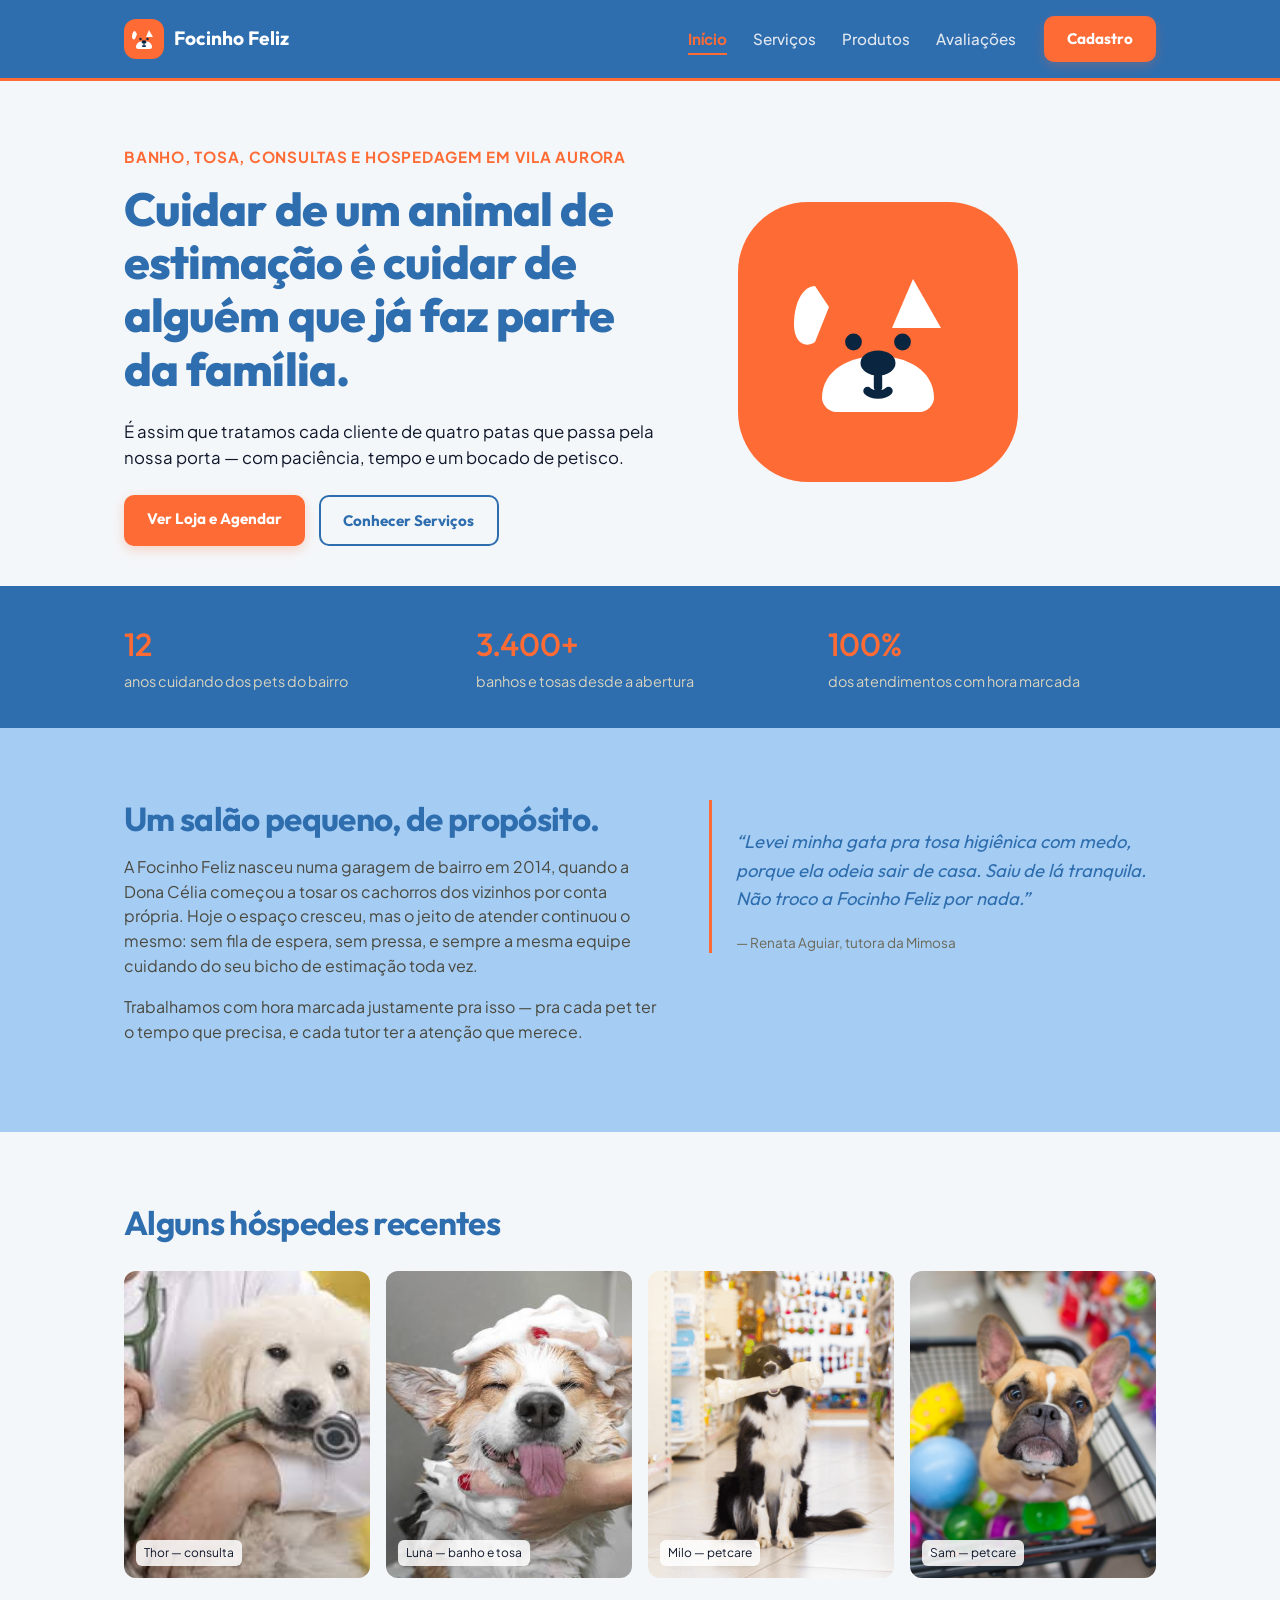
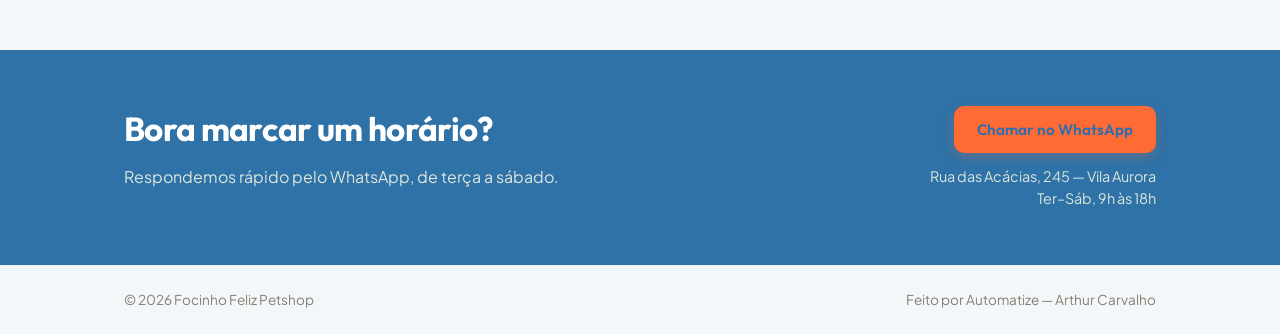
==== index.html @ 2ab56dcc "petshop" ====
<!DOCTYPE html>
<html lang="pt-BR">
<head>
  <meta charset="UTF-8">
  <meta name="viewport" content="width=device-width, initial-scale=1.0">
  <title>Focinho Feliz — Petshop e Cuidado Animal</title>
  <link rel="preconnect" href="https://fonts.googleapis.com">
  <link rel="preconnect" href="https://fonts.gstatic.com" crossorigin>
  <link href="https://fonts.googleapis.com/css2?family=Outfit:wght@600;700;800&family=Plus+Jakarta+Sans:wght@400;500;600;700&display=swap" rel="stylesheet">
  <link rel="stylesheet" href="style.css">
</head>
<body>

<header class="site-header">
  <div class="wrap header-inner">
    <a href="index.html" class="logo">
      <!-- NOVO LOGO VETORIAL: CÃO & GATO EMBUTIDOS -->
      <svg width="40" height="40" viewBox="0 0 40 40" fill="none" xmlns="http://www.w3.org/2000/svg" class="logo-icon">
        <!-- Fundo Arredondado Laranja -->
        <rect width="40" height="40" rx="12" fill="#FF6B35"/>
        
        <!-- Orelhas do Gato (Direita) -->
        <path d="M25 11L29 18H22L25 11Z" fill="#FFFFFF"/>
        
        <!-- Orelha Caída do Cão (Esquerda) -->
        <path d="M11 12C9.5 12 8 14 8 17.5C8 20 9.5 21 11 20L13 15L11 12Z" fill="#FFFFFF"/>
        
        <!-- Rosto Único Unificado (Cão + Gato) -->
        <path d="M12 28C12 20 28 20 28 28C28 29 27 30 26 30H14C13 30 12 29 12 28Z" fill="#FFFFFF"/>
        
        <!-- Focinho e Detalhes centrais -->
        <ellipse cx="20" cy="23" rx="2.5" ry="1.8" fill="#0A2540"/>
        <path d="M20 25V26.5M18.5 27C19 27.5 20 27.5 20 27.5C20 27.5 21 27.5 21.5 27" stroke="#0A2540" stroke-width="1.2" stroke-linecap="round"/>
        <circle cx="16.5" cy="20" r="1.2" fill="#0A2540"/>
        <circle cx="23.5" cy="20" r="1.2" fill="#0A2540"/>
      </svg>

      <span>Focinho Feliz</span>
    </a>

    <nav class="main-nav" id="main-nav">
      <a href="index.html" class="active">Início</a>
      <a href="servicos.html">Serviços</a>
      <a href="produtos.html">Produtos</a>
      <a href="depoimentos.html">Avaliações</a>
    </nav>

    <div class="header-cta">
      <a href="cadastro.html" class="btn btn-primary">Cadastro</a>
    </div>

    <button class="nav-toggle" id="nav-toggle" aria-label="Abrir menu">
      <span></span>
      <span></span>
      <span></span>
    </button>
  </div>
</header>

<main id="topo">

  <section class="hero">
    <div class="wrap hero-inner">
      <div class="hero-text">
        <p class="hero-kicker">Banho, tosa, consultas e hospedagem em Vila Aurora</p>
        <h1>Cuidar de um animal de estimação é cuidar de alguém que já faz parte da família.</h1>
        <p class="hero-lede">É assim que tratamos cada cliente de quatro patas que passa pela nossa porta — com paciência, tempo e um bocado de petisco.</p>
        <div class="hero-actions">
          <a href="produtos.html" class="btn btn-primary">Ver Loja e Agendar</a>
          <a href="servicos.html" class="btn btn-ghost">Conhecer Serviços</a>
        </div>
      </div>
     <div class="hero-art">
  <div class="brand-badge-icon">
    <!-- Ícone Gigante sem Fundo -->
    <svg width="280" height="280" viewBox="0 0 40 40" fill="none" xmlns="http://www.w3.org/2000/svg">
      <rect width="40" height="40" rx="10" fill="#FF6B35"/>
      <path d="M25 11L29 18H22L25 11Z" fill="#FFFFFF"/>
      <path d="M11 12C9.5 12 8 14 8 17.5C8 20 9.5 21 11 20L13 15L11 12Z" fill="#FFFFFF"/>
      <path d="M12 28C12 20 28 20 28 28C28 29 27 30 26 30H14C13 30 12 29 12 28Z" fill="#FFFFFF"/>
      <ellipse cx="20" cy="23" rx="2.5" ry="1.8" fill="#0A2540"/>
      <path d="M20 25V26.5M18.5 27C19 27.5 20 27.5 20 27.5C20 27.5 21 27.5 21.5 27" stroke="#0A2540" stroke-width="1.2" stroke-linecap="round"/>
      <circle cx="16.5" cy="20" r="1.2" fill="#0A2540"/>
      <circle cx="23.5" cy="20" r="1.2" fill="#0A2540"/>
    </svg>
  </div>
</div>
    </div>
  </section>

  <section class="stats">
    <div class="wrap stats-inner">
      <div class="stat">
        <span class="stat-num">12</span>
        <span class="stat-label">anos cuidando dos pets do bairro</span>
      </div>
      <div class="stat">
        <span class="stat-num">3.400+</span>
        <span class="stat-label">banhos e tosas desde a abertura</span>
      </div>
      <div class="stat">
        <span class="stat-num">100%</span>
        <span class="stat-label">dos atendimentos com hora marcada</span>
      </div>
    </div>
  </section>

  <section class="about" id="sobre">
    <div class="wrap about-inner">
      <div class="about-text">
        <h2>Um salão pequeno, de propósito.</h2>
        <p>A Focinho Feliz nasceu numa garagem de bairro em 2014, quando a Dona Célia começou a tosar os cachorros dos vizinhos por conta própria. Hoje o espaço cresceu, mas o jeito de atender continuou o mesmo: sem fila de espera, sem pressa, e sempre a mesma equipe cuidando do seu bicho de estimação toda vez.</p>
        <p>Trabalhamos com hora marcada justamente pra isso — pra cada pet ter o tempo que precisa, e cada tutor ter a atenção que merece.</p>
      </div>
      <blockquote class="quote">
        <p>“Levei minha gata pra tosa higiênica com medo, porque ela odeia sair de casa. Saiu de lá tranquila. Não troco a Focinho Feliz por nada.”</p>
        <cite>— Renata Aguiar, tutora da Mimosa</cite>
      </blockquote>
    </div>
  </section>

  <section class="gallery" id="galeria">
    <div class="wrap">
      <h2>Alguns hóspedes recentes</h2>
      <div class="gallery-grid">
        <figure class="gallery-card">
          <img src="imagens/thor.jpg" alt="Thor após consulta" class="floating-pet-1">
          <figcaption>Thor — consulta</figcaption>
        </figure>
        <figure class="gallery-card">
          <img src="imagens/luna.jpg" alt="Luna tomando banho" class="floating-pet-2">
          <figcaption>Luna — banho e tosa </figcaption>
        </figure>
        <figure class="gallery-card">
          <img src="imagens/milo.png" alt="Milo com seu osso favorito" class="floating-pet-3">
          <figcaption>Milo — petcare</figcaption>
        </figure>
        <figure class="gallery-card">
          <img src="imagens/sam.jpg" alt="Sam comprando brinquedos" class="floating-pet-4">
          <figcaption>Sam — petcare</figcaption>
        </figure>
      </div>
    </div>
  </section>

  <section class="cta-band" id="contato">
    <div class="wrap cta-inner">
      <div>
        <h2>Bora marcar um horário?</h2>
        <p>Respondemos rápido pelo WhatsApp, de terça a sábado.</p>
      </div>
      <div class="contact-block">
        <a href="https://wa.me/5583982172646" class="btn btn-primary">Chamar no WhatsApp</a>
        <p class="contact-detail">Rua das Acácias, 245 — Vila Aurora<br>Ter–Sáb, 9h às 18h</p>
      </div>
    </div>
  </section>

</main>

<footer class="site-footer">
  <div class="wrap footer-inner">
    <span>© 2026 Focinho Feliz Petshop</span>
    <span>Feito por Automatize — Arthur Carvalho</span>
  </div>
</footer>

<script src="script.js"></script>
</body>
</html>
---- style.css ----
:root {
  /* --- PALETA INTENSA: AZUL MARINHO & LARANJA --- */
  --bg: #F4F7FA;             /* Fundo neutro e limpo para destacar o azul e o laranja */
  --bg-warm: #a5ccf3;        /* Azul bem suave para fundos secundários */
  --ink: #0F172A;            /* Texto escuro com alto contraste */
  
  --forest: #2e72a7;         /* Azul Oceano Vivo */
  --forest-deep: #2e6eaf;    /* Azul Marinho Fechado (No Header e Títulos) */
  
  --amber: #FF6B35;          /* LARANJA VIBRANTE para destaques e botões */
  --rose: #fa6000;           /* Laranja mais escuro para o efeito Hover */
  
  --line: #CBD5E1;           /* Bordas e separadores */
  --radius: 10px;
  
  /* --- FONTES --- */
  --serif: 'Outfit', sans-serif;             /* Títulos marcantes e modernos */
  --sans: 'Plus Jakarta Sans', sans-serif;   /* Texto extremamente legível */
}

* { box-sizing: border-box; }

html { scroll-behavior: smooth; }

body {
  margin: 0;
  font-family: var(--sans);
  color: var(--ink);
  background: var(--bg);
  line-height: 1.55;
}

.wrap {
  max-width: 1080px;
  margin: 0 auto;
  padding: 0 24px;
}

h1, h2, h3 {
  font-family: var(--serif);
  color: var(--forest-deep);
  line-height: 1.15;
  margin: 0 0 0.5em;
  letter-spacing: -0.02em;
}

h2 { font-size: clamp(1.6rem, 2.6vw, 2.1rem); font-weight: 700; }
h3 { font-size: 1.2rem; font-weight: 600; }

p { margin: 0 0 1em; max-width: 62ch; }

a { color: inherit; }

/* --- BOTÕES --- */
.btn {
  display: inline-block;
  padding: 0.75em 1.5em;
  border-radius: var(--radius);
  text-decoration: none;
  font-family: var(--serif);
  font-weight: 700;
  font-size: 0.95rem;
  transition: transform 0.15s ease, background 0.15s ease, box-shadow 0.15s ease;
}

/* Botão Principal: Laranja Vibrante */
.btn-primary {
  background: var(--amber);
  color: #fff;
  box-shadow: 0 4px 12px rgba(255, 107, 53, 0.25);
}
.btn-primary:hover { 
  background: var(--rose); 
  transform: translateY(-1px);
}

/* Botão Secundário: Azul Marinho */
.btn-ghost {
  background: transparent;
  color: var(--forest-deep);
  border: 2px solid var(--forest-deep);
}
.btn-ghost:hover { 
  background: var(--forest-deep); 
  color: #fff; 
}

/* --- HEADER AZUL MARINHO EM DESTAQUE --- */
.site-header {
  position: sticky;
  top: 0;
  background: var(--forest-deep);
  border-bottom: 3px solid var(--amber);
  z-index: 20;
}

.header-inner {
  display: flex;
  align-items: center;
  gap: 28px;
  padding-top: 16px;
  padding-bottom: 16px;
}

.logo {
  display: flex;
  align-items: center;
  gap: 10px;
  text-decoration: none;
  font-family: var(--serif);
  font-weight: 700;
  font-size: 1.2rem;
  color: #FFFFFF;
  margin-right: auto;
}

/* Animação suave */
@keyframes flutuar {
  0% { transform: translateY(0px); }
  50% { transform: translateY(-6px); }
  100% { transform: translateY(0px); }
}

/* Aplica na logo da barra de cima E na logo grande do início */
.logo-icon, 
.brand-badge-icon {
  animation: flutuar 3s ease-in-out infinite;
}
.logo-icon {
  animation: flutuar 3s ease-in-out infinite;
}

.main-nav {
  display: flex;
  gap: 26px;
}

.main-nav a {
  text-decoration: none;
  font-size: 0.95rem;
  color: #E2E8F0 !important;
  font-weight: 500;
  transition: color 0.2s ease;
}

.main-nav a:hover,
.main-nav a.active { 
  color: var(--amber) !important;
  font-weight: 700;
}

.header-cta { white-space: nowrap; }

.nav-toggle {
  display: none;
  flex-direction: column;
  gap: 5px;
  background: none;
  border: none;
  cursor: pointer;
  padding: 6px;
}
.nav-toggle span {
  width: 22px;
  height: 2px;
  background: #FFFFFF;
}

/* Hero */
.hero { padding: 64px 0 40px; }

.hero-inner {
  display: grid;
  grid-template-columns: 1.15fr 0.85fr;
  gap: 48px;
  align-items: center;
}

.hero-kicker {
  font-size: 0.95rem;
  color: var(--amber);
  font-weight: 700;
  margin-bottom: 0.9em;
  text-transform: uppercase;
  letter-spacing: 0.05em;
}

.hero-text h1 {
  font-size: clamp(2rem, 4vw, 2.9rem);
  font-weight: 800;
  color: var(--forest-deep) !important;
  max-width: 16ch;
}

.hero-lede { 
  font-size: 1.05rem; 
  color: var(--ink);
}

.hero-actions { display: flex; gap: 14px; margin-top: 1.5em; flex-wrap: wrap; }

.hero-art { animation: rise 0.7s ease both; }
@keyframes rise {
  from { opacity: 0; transform: translateY(14px); }
  to { opacity: 1; transform: translateY(0); }
}

@media (prefers-reduced-motion: reduce) {
  .hero-art { animation: none; }
}

/* Stats */
.stats {
  background: var(--forest-deep);
  color: #F3EEDD;
  padding: 34px 0;
}
.stats-inner {
  display: flex;
  justify-content: space-between;
  gap: 24px;
  flex-wrap: wrap;
}
.stat { flex: 1; min-width: 160px; }
.stat-num {
  display: block;
  font-family: var(--serif);
  font-size: 2rem;
  color: var(--amber);
  font-weight: 500;
}
.stat-label { font-size: 0.9rem; color: #D8D3BE; }

/* Services */
.services { padding: 72px 0; }

.service-list {
  list-style: none;
  margin: 32px 0 0;
  padding: 0;
  border-top: 1px solid var(--line);
}

.service-row {
  display: grid;
  grid-template-columns: 160px 1fr;
  gap: 20px;
  align-items: center;
  padding: 26px 0;
  border-bottom: 1px solid var(--line);
}

.service-row--big { padding: 34px 0; }
.service-row--big h3 { font-size: 1.4rem; }

.service-icon {
  width: 48px;
  height: 48px;
  border-radius: 50%;
  background: var(--bg-warm);
  display: flex;
  align-items: center;
  justify-content: center;
}

.service-copy p { margin-bottom: 0; color: #4A493F; }

.service-media {
  width: 100%;
  max-width: 160px;
  aspect-ratio: 4 / 3;
  border-radius: var(--radius);
  overflow: hidden;
}

.service-img {
  width: 100%;
  height: 100%;
  object-fit: cover;
  display: block;
}

/* About */
.about { background: var(--bg-warm); padding: 72px 0; }

.about-inner {
  display: grid;
  grid-template-columns: 1.2fr 1fr;
  gap: 48px;
  align-items: start;
}

.about-text p { color: #4A493F; }

.quote {
  margin: 0;
  padding: 28px 0 0 24px;
  border-left: 3px solid var(--amber);
  font-family: var(--serif);
}
.quote p {
  font-style: italic;
  font-size: 1.15rem;
  color: var(--forest-deep);
}
.quote cite {
  display: block;
  font-family: var(--sans);
  font-style: normal;
  font-size: 0.85rem;
  color: #6A6858;
  margin-top: 10px;
}

/* Gallery */
.gallery { padding: 72px 0; }

.gallery-grid {
  display: grid;
  grid-template-columns: repeat(4, 1fr);
  gap: 16px;
  margin-top: 28px;
}

.gallery-card {
  margin: 0;
  position: relative;
  aspect-ratio: 4 / 5;
  border-radius: var(--radius);
  overflow: hidden;
  background: var(--bg-warm);
}
.gallery-card img {
  width: 100%;
  height: 100%;
  object-fit: cover;
  display: block;
}
.gallery-card figcaption {
  position: absolute;
  left: 12px;
  bottom: 12px;
  font-size: 0.75rem;
  background: rgba(255,255,255,0.85);
  padding: 4px 8px;
  border-radius: 6px;
  color: var(--ink);
}

/* CTA band */
.cta-band {
  background: var(--forest);
  color: #fff;
  padding: 56px 0;
}
.cta-band h2 { color: #fff; }
.cta-band p { color: #DDE6DC; }

.cta-inner {
  display: flex;
  justify-content: space-between;
  gap: 32px;
  flex-wrap: wrap;
  align-items: center;
}

.contact-block { text-align: right; }
.contact-detail {
  margin: 12px 0 0;
  font-size: 0.9rem;
  color: #C9D6C6;
}

.cta-band .btn-primary { background: var(--amber); color: var(--forest-deep); font-weight: 600; }
.cta-band .btn-primary:hover { background: #F0B268; }

/* Footer */
.site-footer {
  padding: 24px 0;
  font-size: 0.85rem;
  color: #83816F;
}
.footer-inner {
  display: flex;
  justify-content: space-between;
  flex-wrap: wrap;
  gap: 8px;
}

/* --- LOJA, PRODUTOS E CARRINHO --- */
.product-grid {
  display: grid;
  grid-template-columns: repeat(auto-fill, minmax(220px, 1fr));
  gap: 24px;
  margin-top: 32px;
}

.product-card {
  background: #fff;
  border: 1px solid var(--line);
  border-radius: var(--radius);
  padding: 20px;
  display: flex;
  flex-direction: column;
  justify-content: space-between;
  text-align: center;
  transition: transform 0.15s ease;
}

.product-card:hover {
  transform: translateY(-4px);
}

.product-img-placeholder {
  font-size: 3rem;
  background: var(--bg-warm);
  border-radius: var(--radius);
  padding: 20px 0;
  margin-bottom: 12px;
}

.product-price {
  font-family: var(--serif);
  font-size: 1.25rem;
  color: var(--forest-deep);
  font-weight: 600;
  margin: 8px 0 16px;
}

/* Carrinho Flutuante */
.cart-float-btn {
  position: fixed;
  bottom: 28px;
  right: 28px;
  background: var(--forest-deep);
  color: #fff;
  border: none;
  border-radius: 50px;
  padding: 14px 22px;
  font-size: 1.2rem;
  font-weight: 600;
  cursor: pointer;
  box-shadow: 0 4px 14px rgba(0,0,0,0.25);
  z-index: 100;
  display: flex;
  align-items: center;
  gap: 10px;
}

.cart-float-btn span {
  background: var(--amber);
  color: var(--forest-deep);
  border-radius: 50%;
  padding: 2px 8px;
  font-size: 0.9rem;
}

/* Modal do Carrinho e Detalhes */
.cart-modal-backdrop {
  position: fixed;
  inset: 0;
  background: rgba(0,0,0,0.5);
  display: flex;
  justify-content: center;
  align-items: center;
  z-index: 200;
  padding: 16px;
}

.cart-modal-backdrop.hidden {
  display: none;
}

.cart-modal-content {
  background: var(--bg);
  width: 100%;
  max-width: 440px;
  border-radius: var(--radius);
  padding: 24px;
  box-shadow: 0 10px 25px rgba(0,0,0,0.2);
}

.cart-modal-header {
  display: flex;
  justify-content: space-between;
  align-items: center;
  border-bottom: 1px solid var(--line);
  padding-bottom: 12px;
}

.close-btn {
  background: none;
  border: none;
  font-size: 1.5rem;
  cursor: pointer;
  color: var(--ink);
}

.cart-items-list {
  list-style: none;
  padding: 0;
  margin: 16px 0;
  max-height: 240px;
  overflow-y: auto;
}

.cart-items-list li {
  display: flex;
  justify-content: space-between;
  align-items: center;
  padding: 8px 0;
  border-bottom: 1px dashed var(--line);
  font-size: 0.95rem;
}

.cart-total-block {
  display: flex;
  justify-content: space-between;
  font-size: 1.1rem;
  margin-top: 16px;
  padding-top: 12px;
  border-top: 2px solid var(--forest);
}

.style-full {
  width: 100%;
  text-align: center;
  margin-top: 16px;
}

/* Depoimentos */
.reviews-grid {
  display: grid;
  grid-template-columns: repeat(auto-fill, minmax(280px, 1fr));
  gap: 24px;
  margin-top: 32px;
}

.review-card {
  background: #fff;
  border: 1px solid var(--line);
  border-radius: var(--radius);
  padding: 24px;
  display: flex;
  flex-direction: column;
  justify-content: space-between;
  box-shadow: 0 2px 8px rgba(0, 0, 0, 0.04);
}

.review-stars {
  font-size: 1.1rem;
  margin-bottom: 12px;
}

.review-text {
  font-style: italic;
  color: var(--ink);
  line-height: 1.5;
  margin-bottom: 20px;
}

.review-author strong {
  display: block;
  color: var(--forest-deep);
  font-weight: 600;
}

.review-author span {
  font-size: 0.85rem;
  color: #666;
}

/* Formulários e Cadastros */
.add-review-section,
.pet-profile-section {
  background: #fff;
  border: 1px solid var(--line);
  border-radius: var(--radius);
  padding: 24px;
  margin-top: 24px;
  margin-bottom: 32px;
  box-shadow: 0 2px 10px rgba(0,0,0,0.03);
}

.review-form,
.profile-form {
  margin-top: 20px;
  display: flex;
  flex-direction: column;
  gap: 16px;
}

.form-group-row {
  display: grid;
  grid-template-columns: 2fr 1fr;
  gap: 16px;
}

.form-group {
  display: flex;
  flex-direction: column;
  gap: 6px;
}

.form-group label {
  font-size: 0.9rem;
  font-weight: 500;
  color: var(--ink);
}

.form-group input,
.form-group select,
.form-group textarea,
.form-control {
  width: 100%;
  padding: 10px 14px;
  border: 1px solid var(--line);
  border-radius: var(--radius);
  font-family: inherit;
  font-size: 0.95rem;
  background: var(--bg);
  margin-top: 6px;
}

.form-group input:focus,
.form-group select:focus,
.form-group textarea:focus,
.form-control:focus {
  outline: 2px solid var(--forest);
  background: #fff;
}

.clickable-product {
  cursor: pointer;
  transition: opacity 0.2s;
}

.clickable-product:hover {
  opacity: 0.8;
}

.style-center { text-align: center; }

.style-big-icon {
  width: 100px;
  height: 100px;
  margin: 0 auto 16px;
  display: flex;
  align-items: center;
  justify-content: center;
  font-size: 3.5rem !important;
}

.detail-description {
  font-size: 0.95rem;
  color: var(--ink);
  line-height: 1.5;
  margin-bottom: 16px;
}

.remove-item-btn {
  background: none;
  border: none;
  color: #e74c3c;
  font-size: 1.3rem;
  cursor: pointer;
  margin-left: 8px;
}

.tutor-box {
  background: var(--bg);
  border: 1px solid var(--line);
  padding: 16px;
  border-radius: var(--radius);
  margin-bottom: 24px;
}

.tutor-box h3 {
  font-size: 1.1rem;
  color: var(--forest-deep);
  margin-bottom: 12px;
}

.form-grid-2 {
  display: grid;
  grid-template-columns: repeat(auto-fit, minmax(220px, 1fr));
  gap: 16px;
}

.form-grid-3 {
  display: grid;
  grid-template-columns: repeat(auto-fit, minmax(200px, 1fr));
  gap: 16px;
}

.btn-delete-pet {
  background: none;
  border: 1px solid #e74c3c;
  color: #e74c3c;
  padding: 8px 14px;
  border-radius: var(--radius);
  cursor: pointer;
  font-size: 0.85rem;
}

.btn-delete-pet:hover {
  background: #e74c3c;
  color: #fff;
}

.style-mb-16 { margin-bottom: 16px; }

/* Responsive Media Queries Gerais */
@media (max-width: 800px) {
  .main-nav, .header-cta { display: none; }
  .nav-toggle { display: flex; }

  .main-nav.open {
    display: flex;
    flex-direction: column;
    position: absolute;
    top: 100%;
    left: 0;
    right: 0;
    background: var(--bg);
    padding: 20px 24px;
    border-bottom: 1px solid var(--line);
    gap: 16px;
  }

  .hero-inner { grid-template-columns: 1fr; }
  .hero-art { order: -1; max-width: 260px; margin: 0 auto; }
  .about-inner { grid-template-columns: 1fr; }
  .gallery-grid { grid-template-columns: repeat(2, 1fr); }
  .cta-inner { text-align: left; }
  .contact-block { text-align: left; }
}

@media (max-width: 600px) {
  .form-group-row { grid-template-columns: 1fr; }
  .service-row {
    grid-template-columns: 1fr !important;
    gap: 12px;
  }
  .service-media {
    max-width: 100%;
    aspect-ratio: 16 / 9;
  }
}
/* Animação de entrada suave para o cabeçalho */
@keyframes slideDownHeader {
  from {
    opacity: 0;
    transform: translateY(-15px);
  }
  to {
    opacity: 1;
    transform: translateY(0);
  }
}

.site-header {
  animation: slideDownHeader 0.6s ease-out forwards;
}

/* Efeito interativo leve na logo ao passar o mouse */
.logo {
  transition: transform 0.3s cubic-bezier(0.34, 1.56, 0.64, 1);
}

.logo:hover {
  transform: scale(1.05);
}

.logo:hover .logo-icon {
  animation: pulseLogo 0.8s infinite alternate ease-in-out;
}

@keyframes pulseLogo {
  0% {
    transform: rotate(0deg);
  }
  50% {
    transform: rotate(-4deg) scale(1.03);
  }
  100% {
    transform: rotate(4deg) scale(1.03);
  }
}

/* Transição elegante para os links do menu */
.main-nav a {
  position: relative;
  transition: color 0.3s ease;
}

.main-nav a::after {
  content: '';
  position: absolute;
  width: 0;
  height: 2px;
  bottom: -4px;
  left: 0;
  background-color: var(--primary, #FF6B35);
  transition: width 0.3s ease;
}

.main-nav a:hover::after,
.main-nav a.active::after {
  width: 100%;
}
/* Padronização do tamanho das imagens dos produtos */
.product-card {
  display: flex;
  flex-direction: column;
  height: 100%;
}

.product-img-placeholder {
  width: 100%;
  height: 180px; /* Defina aqui a altura padrão que preferir (ex: 180px ou 200px) */
  overflow: hidden;
  padding: 0 !important;
  background-color: #f7f7f7;
  border-radius: 8px 8px 0 0;
}

.product-img-placeholder img {
  width: 100%;
  height: 100%;
  object-fit: cover; /* Faz a foto preencher o espaço sem distorcer ou esticar */
  display: block;
}
/* --- BÔNUS ESTÉTICO: EFEITO DE HOVER SUAVE NAS CARTAS E BOTÕES --- */
.product-card, .service-card {
  transition: transform 0.3s ease, box-shadow 0.3s ease;
}

.product-card:hover, .service-card:hover {
  transform: translateY(-6px);
  box-shadow: 0 12px 24px rgba(10, 37, 64, 0.12);
}
@keyframes pulseBtn {
  0% { transform: scale(1); }
  50% { transform: scale(1.03); }
  100% { transform: scale(1); }
}
.btn-pulse {
  animation: pulseBtn 2.5s infinite;
}
#cart-modal, #product-detail-modal {
  transition: opacity 0.3s ease, transform 0.3s ease;
}
/* --- ANIMAÇÃO DE FLUTUAÇÃO SUAVE PARA OS PETS --- */
@keyframes floatPet {
  0% {
    transform: translateY(0px) rotate(0deg);
  }
  50% {
    transform: translateY(-8px) rotate(0.8deg); /* Sobe 8px e inclina levemente */
  }
  100% {
    transform: translateY(0px) rotate(0deg);
  }
}

/* Classes de movimento com tempos diferentes para não flutuarem iguaizinhos */
.floating-pet-1 {
  animation: floatPet 4s ease-in-out infinite;
}

.floating-pet-2 {
  animation: floatPet 5s ease-in-out infinite 1s; /* Começa com 1 segundo de atraso */
}

.floating-pet-3 {
  animation: floatPet 4.5s ease-in-out infinite 0.5s;
}

.floating-pet-4 {
  animation: floatPet 5.5s ease-in-out infinite 1.5s;
}

/* --- BÔNUS ESTÉTICO: ZOOM SUAVE NAS FOTOS DA GALERIA E CARTÕES AO PASSar O MOUSE --- */
.gallery-card {
  transition: transform 0.4s ease, box-shadow 0.4s ease;
  overflow: hidden;
  border-radius: 12px;
}

.gallery-card img {
  transition: transform 0.5s ease;
}

.gallery-card:hover {
  transform: translateY(-6px);
  box-shadow: 0 14px 28px rgba(10, 37, 64, 0.15);
}

.gallery-card:hover img {
  transform: scale(1.05); /* Dá um zoom delicado na foto do pet quando o mouse passa por cima */
}
/* --- ANIMAÇÃO MAIS SUAVE APENAS PARA OS SERVIÇOS --- */
@keyframes floatServiceSoft {
  0% {
    transform: translateY(0px) rotate(0deg);
  }
  50% {
    transform: translateY(-4px) rotate(0.3deg); /* Sobe menos e inclina bem pouco */
  }
  100% {
    transform: translateY(0px) rotate(0deg);
  }
}

/* Classes lentas e delicadas para a página de serviços */
.service-float-1 {
  animation: floatServiceSoft 7s ease-in-out infinite;
}

.service-float-2 {
  animation: floatServiceSoft 8.5s ease-in-out infinite 1s;
}

.service-float-3 {
  animation: floatServiceSoft 8s ease-in-out infinite 0.5s;
}

.service-float-4 {
  animation: floatServiceSoft 9s ease-in-out infinite 1.5s;
}
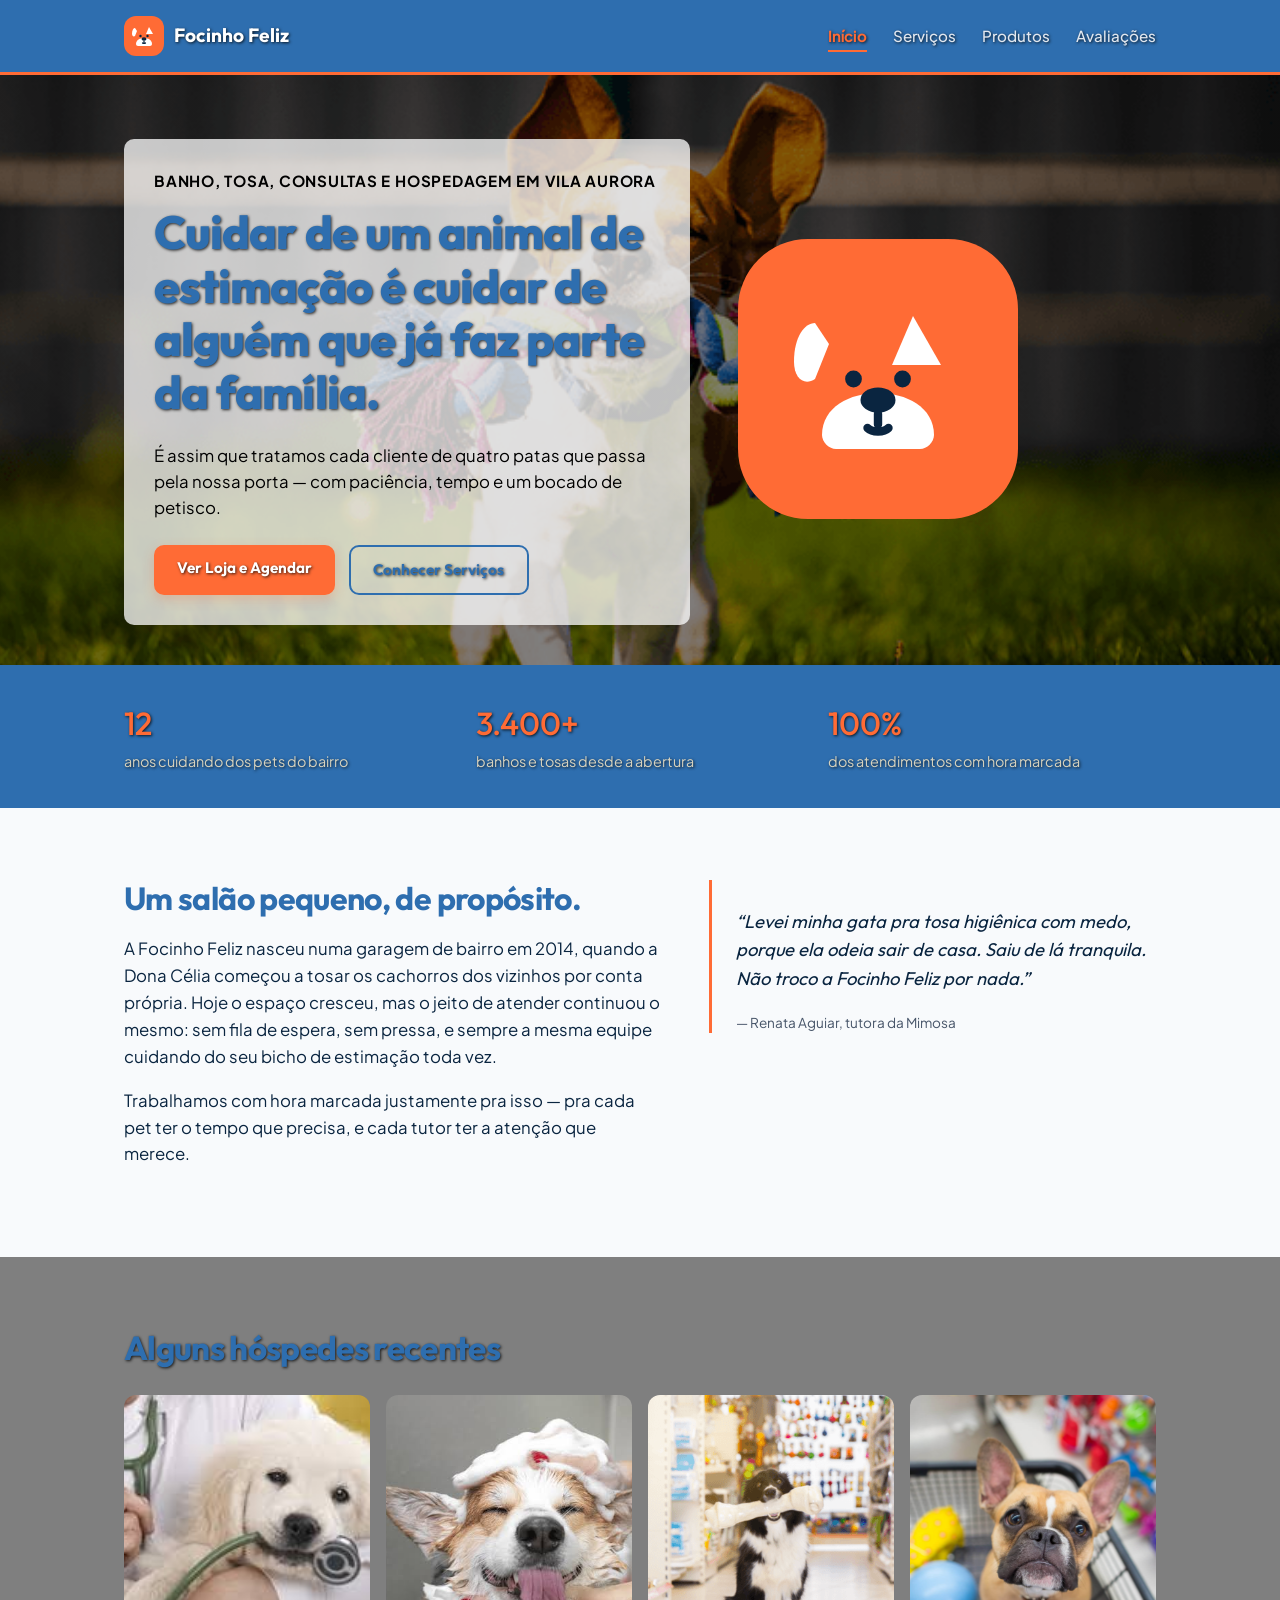
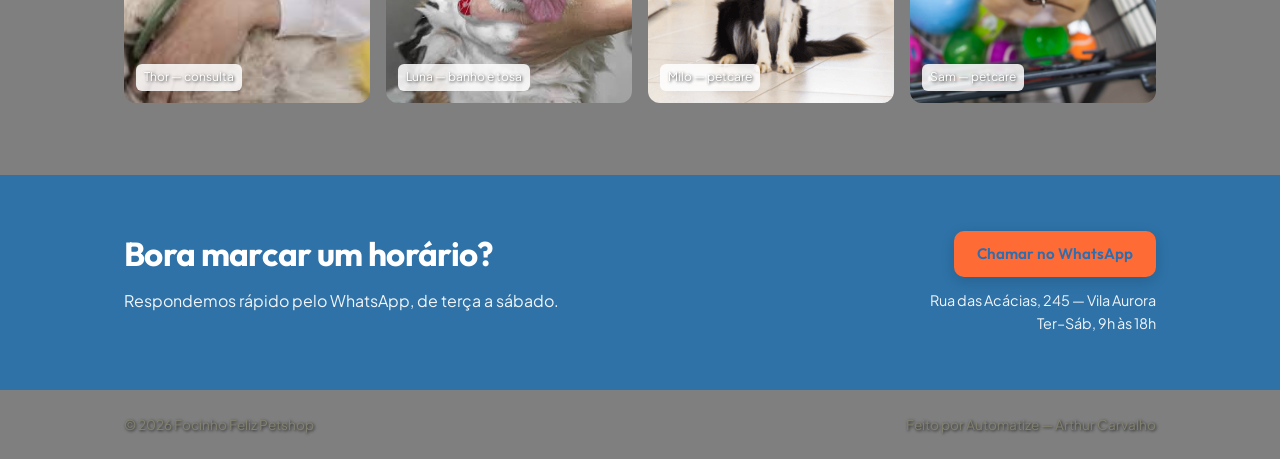
==== commit a10b768d: "changes" ====
--- a/index.html
+++ b/index.html
@@ -38,16 +38,13 @@
       <span>Focinho Feliz</span>
     </a>
 
-    <nav class="main-nav" id="main-nav">
+        <nav class="main-nav" id="main-nav">
       <a href="index.html" class="active">Início</a>
       <a href="servicos.html">Serviços</a>
       <a href="produtos.html">Produtos</a>
       <a href="depoimentos.html">Avaliações</a>
+      <a href="cadastro.html" class="mobile-cadastro-link">Cadastro</a>
     </nav>
-
-    <div class="header-cta">
-      <a href="cadastro.html" class="btn btn-primary">Cadastro</a>
-    </div>
 
     <button class="nav-toggle" id="nav-toggle" aria-label="Abrir menu">
       <span></span>
--- a/style.css
+++ b/style.css
@@ -1,22 +1,32 @@
 :root {
   /* --- PALETA INTENSA: AZUL MARINHO & LARANJA --- */
-  --bg: #F4F7FA;             /* Fundo neutro e limpo para destacar o azul e o laranja */
-  --bg-warm: #a5ccf3;        /* Azul bem suave para fundos secundários */
-  --ink: #0F172A;            /* Texto escuro com alto contraste */
+  --bg: #F4F7FA;              /* Fundo neutro e limpo para destacar o azul e o laranja */
+  --bg-warm: #a5ccf3;         /* Azul bem suave para fundos secundários */
+  --ink: #ffffff;             /* Transforma o texto padrão em branco para destacar na imagem */
   
-  --forest: #2e72a7;         /* Azul Oceano Vivo */
-  --forest-deep: #2e6eaf;    /* Azul Marinho Fechado (No Header e Títulos) */
+  --forest: #2e72a7;          /* Azul Oceano Vivo */
+  --forest-deep: #2e6eaf;     /* Azul Marinho Fechado (No Header e Títulos) */
   
-  --amber: #FF6B35;          /* LARANJA VIBRANTE para destaques e botões */
-  --rose: #fa6000;           /* Laranja mais escuro para o efeito Hover */
+  --amber: #FF6B35;           /* LARANJA VIBRANTE para destaques e botões */
+  --rose: #fa6000;            /* Laranja mais escuro para o efeito Hover */
   
-  --line: #CBD5E1;           /* Bordas e separadores */
+  --line: #CBD5E1;            /* Bordas e separadores */
   --radius: 10px;
   
   /* --- FONTES --- */
-  --serif: 'Outfit', sans-serif;             /* Títulos marcantes e modernos */
-  --sans: 'Plus Jakarta Sans', sans-serif;   /* Texto extremamente legível */
-}
+  --serif: 'Outfit', sans-serif;              /* Títulos marcantes e modernos */
+  --sans: 'Plus Jakarta Sans', sans-serif;    /* Texto extremamente legível */
+}
+
+/* Fundo translúcido restrito apenas onde o texto está escrito */
+.hero-text, .about-text {
+  background-color: rgba(255, 255, 255, 0.75); /* Fundo escuro elegante */
+  padding: 30px;
+  border-radius: var(--radius);
+  display: inline-block; /* Faz a caixa se ajustar ao tamanho do conteúdo */
+  max-width: 100%;
+}
+
 
 * { box-sizing: border-box; }
 
@@ -26,8 +36,10 @@
   margin: 0;
   font-family: var(--sans);
   color: var(--ink);
-  background: var(--bg);
+  background: linear-gradient(rgba(0, 0, 0, 0.5), rgba(0, 0, 0, 0.5)), url('imagens/background sitepet.png') no-repeat center center fixed;
+  background-size: cover;
   line-height: 1.55;
+  text-shadow: 1px 1px 3px rgba(0, 0, 0, 0.8);
 }
 
 .wrap {
@@ -928,4 +940,205 @@
 
 .service-float-4 {
   animation: floatServiceSoft 9s ease-in-out infinite 1.5s;
+}
+/* --- CAIXA BRANCA SEMI-TRANSPARENTE PARA A PÁGINA DE SERVIÇOS --- */
+.services-container-box {
+  background-color: rgba(255, 255, 255, 0.9); /* Fundo branco levemente translúcido */
+  padding: 40px;
+  border-radius: var(--radius);
+  box-shadow: 0 8px 24px rgba(0, 0, 0, 0.15);
+  margin-top: 30px;
+  margin-bottom: 30px;
+}
+
+/* Garante que os títulos e textos de serviços fiquem escuros e legíveis dentro da caixa */
+.services-container-box h2,
+.services-container-box h3 {
+  color: var(--forest-deep) !important;
+}
+
+.services-container-box p {
+  color: #1E293B !important;
+}
+/* --- CORREÇÃO DE LEITURA NA SEÇÃO SOBRE (INDEX) --- */
+.about {
+  background-color: #f8fafc !important; /* Fundo limpo e sólido para a seção Sobre */
+}
+
+.about h2,
+.about .about-text p,
+.about .quote p {
+  color: #0A2540 !important; /* Texto em azul marinho escuro de alta legibilidade */
+  text-shadow: none !important; /* Remove totalmente a sombra que estava embaçando as letras */
+}
+
+.about .quote cite {
+  color: #475569 !important; /* Cor suave para a citação/autor */
+  text-shadow: none !important;
+}
+/* --- CORREÇÃO DA SEÇÃO SOBRE (INDEX) --- */
+
+/* 1. Removemos a caixa escura translúcida geral dessa seção */
+.about-text {
+  background-color: transparent !important;
+  padding: 0 !important;
+  box-shadow: none !important;
+}
+
+/* 2. Deixamos o título "Um salão pequeno, de propósito" bem destacado e legível */
+.about-text h2 {
+  color: var(--forest-deep) !important;
+  text-shadow: none !important;
+  font-size: clamp(1.8rem, 2.5vw, 2.3rem);
+  margin-bottom: 20px;
+}
+
+/* 3. Deixamos os parágrafos da história com uma cor escura sólida e limpa */
+.about-text p {
+  color: #1E293B !important; /* Azul escuro bem sólido */
+  text-shadow: none !important; /* Remove qualquer sombra borrada */
+  font-size: 1.05rem;
+  line-height: 1.6;
+}
+/* --- CORREÇÃO DA SEÇÃO FINAL (CTA WHATSAPP - INDEX) --- */
+
+/* Remove a sombra geral do texto dentro da faixa de contato */
+.cta-band, 
+.cta-band h2, 
+.cta-band p, 
+.cta-band .contact-detail {
+  text-shadow: none !important;
+}
+
+/* Deixa os textos com alta legibilidade */
+.cta-band h2 {
+  color: #FFFFFF !important;
+  font-weight: 700;
+}
+
+.cta-band p,
+.cta-band .contact-detail {
+  color: #F1F5F9 !important;
+}
+
+/* Limpa qualquer sombra indesejada no botão do WhatsApp dessa seção */
+.cta-band .btn-primary {
+  text-shadow: none !important;
+  box-shadow: 0 4px 14px rgba(0, 0, 0, 0.15) !important; /* Sombra suave apenas na profundidade do botão, se desejar */
+}
+/* ========================================================== */
+/* --- LIMPEZA GLOBAL DE SOMBRAS E OTIMIZAÇÃO DE LEITURA --- */
+/* ========================================================== */
+
+/* Remove qualquer sombra borrada de dentro de cartões, modais, formulários e blocos de texto em todo o site */
+.product-card, 
+.service-row, 
+.services-container-box, 
+.review-card, 
+.add-review-section, 
+.pet-profile-section, 
+.cart-modal-content, 
+.tutor-box,
+.form-group {
+  text-shadow: none !important;
+}
+
+/* Garante que todos os títulos e textos dentro desses blocos fiquem com cores sólidas e super legíveis */
+.product-card h3, .product-card p, .product-card span,
+.service-row h3, .service-row p, .service-row span,
+.services-container-box h2, .services-container-box h3, .services-container-box p,
+.review-card h3, .review-card p, .review-card span,
+.add-review-section h2, .add-review-section h3,
+.pet-profile-section h2, .pet-profile-section h3,
+.tutor-box h3, .form-group label {
+  text-shadow: none !important;
+  color: #1E293B !important; /* Azul escuro sólido para máxima legibilidade */
+}
+
+/* Mantém os títulos principais das caixas destacados no azul marinho da marca */
+.services-container-box h2,
+.services-container-box h3,
+.service-row h3,
+.product-card h3 {
+  color: var(--forest-deep) !important;
+}
+/* --- CORREÇÃO DE LEGIBILIDADE PARA SUBTÍTULOS E FRASES DE AVISO --- */
+
+/* Força subtítulos, parágrafos explicativos e chamadas a ficarem escuros em fundos claros */
+.services-container-box p,
+.pet-profile-section p,
+.add-review-section p,
+.profile-form p,
+.review-form p,
+main p {
+  color: #000000 !important; /* Cinza escuro sofisticado e super legível */
+  text-shadow: none !important;
+}
+/* --- DESTAQUE PARA FRASES EXECUTADAS DIRETAMENTE SOBRE O FUNDO/IMAGEM --- */
+
+/* 1. Frase da página de Depoimentos / Avaliações */
+.reviews-hero-text, 
+section.reviews > .wrap > p, 
+.reviews p.intro,
+.depoimentos-subtitle {
+  background-color: rgba(247, 249, 250, 0.85); /* Fundo azul marinho escuro translúcido */
+  color: #000000 !important;                  /* Texto branco brilhante */
+  padding: 12px 20px;
+  border-radius: 8px;
+  display: inline-block;                      /* Faz a caixa abraçar apenas o texto */
+  text-shadow: none !important;
+  margin-bottom: 20px;
+  box-shadow: 0 4px 12px rgba(0, 0, 0, 0.2);
+}
+
+/* 2. Frase da página de Produtos ("Clique na foto do produto...") */
+.products-subtitle,
+.produtos-instruction,
+section.products > .wrap > p {
+  background-color: rgba(247, 249, 250, 0.85); /* Fundo branco levemente translúcido */
+  color: #000000 !important;                  /* Texto azul marinho bem escuro */
+  padding: 10px 18px;
+  border-radius: 8px;
+  display: inline-block;
+  font-weight: 600;
+  text-shadow: none !important;
+  margin-bottom: 20px;
+  box-shadow: 0 4px 12px rgba(0, 0, 0, 0.15);
+}
+/* --- AJUSTE DO MENU MOBILE PARA EXIBIR O CADASTRO --- */
+.mobile-cadastro-link {
+  display: none; /* Fica oculto no computador, pois já tem o botão no header */
+}
+
+@media (max-width: 800px) {
+  /* Quando o menu mobile estiver aberto (.open) */
+  .main-nav.open {
+    display: flex;
+    flex-direction: column;
+    position: absolute;
+    top: 100%;
+    left: 0;
+    right: 0;
+    background: var(--forest-deep); /* Fundo azul marinho elegante */
+    padding: 24px;
+    border-bottom: 3px solid var(--amber);
+    gap: 16px;
+    box-shadow: 0 10px 25px rgba(0,0,0,0.3);
+    z-index: 99;
+  }
+
+  .main-nav.open a {
+    color: #FFFFFF !important;
+    font-size: 1.1rem;
+    font-weight: 600;
+    padding: 8px 0;
+    border-bottom: 1px dashed rgba(255, 255, 255, 0.15);
+  }
+
+  /* Faz o link de cadastro aparecer no menu mobile com destaque em laranja */
+  .mobile-cadastro-link {
+    display: block !important;
+    color: var(--amber) !important;
+    font-weight: 700 !important;
+  }
 }
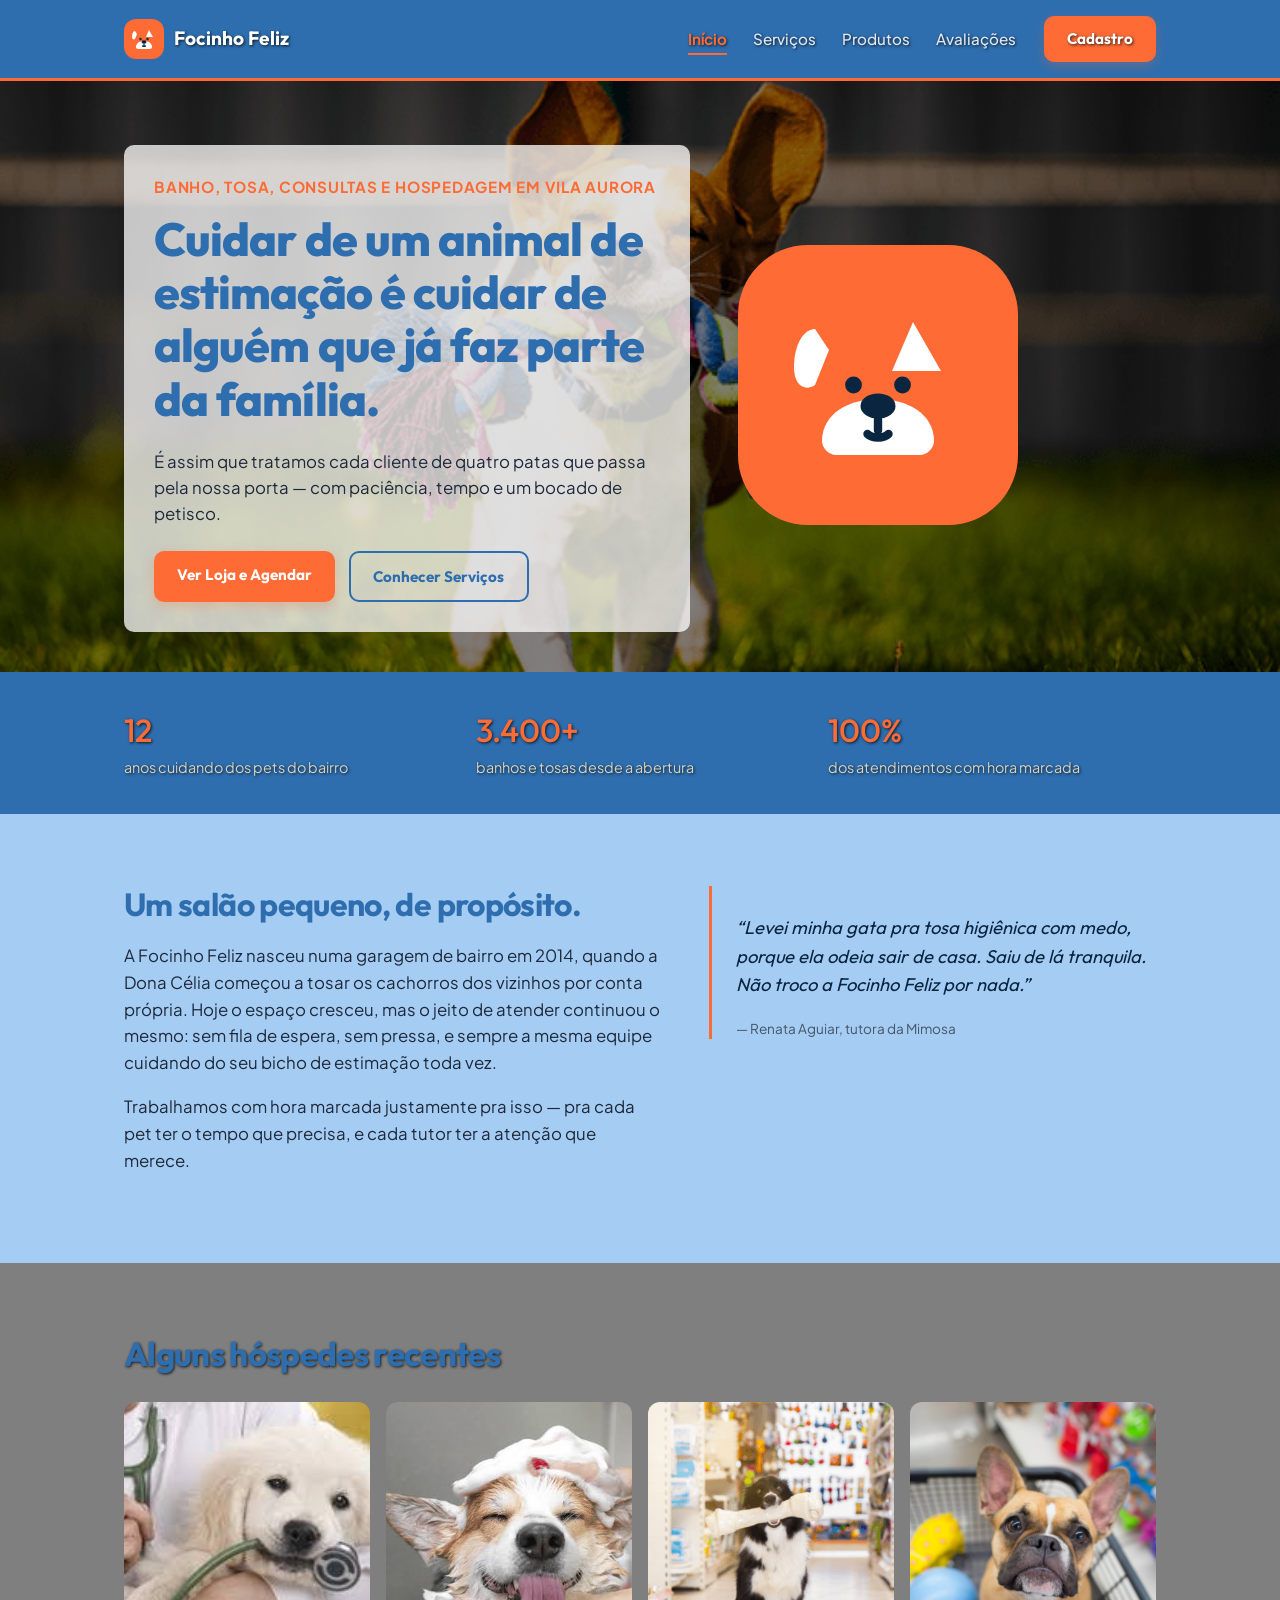
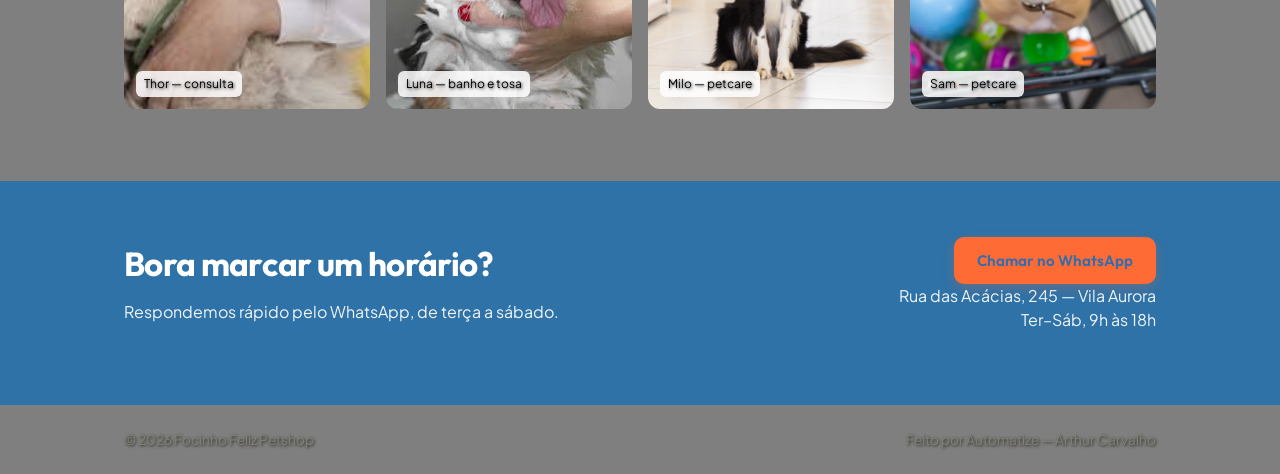
==== commit 5e0708d3: "finalizaçoes" ====
--- a/index.html
+++ b/index.html
@@ -45,6 +45,11 @@
       <a href="depoimentos.html">Avaliações</a>
       <a href="cadastro.html" class="mobile-cadastro-link">Cadastro</a>
     </nav>
+
+
+                                        <div class="header-cta">
+                                              <a href="cadastro.html" class="btn btn-primary">Cadastro</a>
+                                                  </div>
 
     <button class="nav-toggle" id="nav-toggle" aria-label="Abrir menu">
       <span></span>
--- a/style.css
+++ b/style.css
@@ -1,33 +1,32 @@
+/**
+ * ============================================================================
+ * FOCINHO FELIZ - FOLHA DE ESTILOS UNIFICADA E ORGANIZADA
+ * ============================================================================
+ */
+
 :root {
   /* --- PALETA INTENSA: AZUL MARINHO & LARANJA --- */
-  --bg: #F4F7FA;              /* Fundo neutro e limpo para destacar o azul e o laranja */
-  --bg-warm: #a5ccf3;         /* Azul bem suave para fundos secundários */
-  --ink: #ffffff;             /* Transforma o texto padrão em branco para destacar na imagem */
+  --bg: #F4F7FA;            /* Fundo neutro e limpo */
+  --bg-warm: #a5ccf3;       /* Azul suave para fundos secundários */
+  --ink: #ffffff;           /* Texto padrão claro para fundos com imagem */
   
-  --forest: #2e72a7;          /* Azul Oceano Vivo */
-  --forest-deep: #2e6eaf;     /* Azul Marinho Fechado (No Header e Títulos) */
+  --forest: #2e72a7;        /* Azul Oceano Vivo */
+  --forest-deep: #2e6eaf;   /* Azul Marinho Fechado (Header e Títulos) */
   
-  --amber: #FF6B35;           /* LARANJA VIBRANTE para destaques e botões */
-  --rose: #fa6000;            /* Laranja mais escuro para o efeito Hover */
+  --amber: #FF6B35;         /* LARANJA VIBRANTE para destaques e botões */
+  --rose: #fa6000;          /* Laranja escuro para Hover */
   
-  --line: #CBD5E1;            /* Bordas e separadores */
+  --line: #CBD5E1;          /* Bordas e separadores */
   --radius: 10px;
   
   /* --- FONTES --- */
-  --serif: 'Outfit', sans-serif;              /* Títulos marcantes e modernos */
-  --sans: 'Plus Jakarta Sans', sans-serif;    /* Texto extremamente legível */
-}
-
-/* Fundo translúcido restrito apenas onde o texto está escrito */
-.hero-text, .about-text {
-  background-color: rgba(255, 255, 255, 0.75); /* Fundo escuro elegante */
-  padding: 30px;
-  border-radius: var(--radius);
-  display: inline-block; /* Faz a caixa se ajustar ao tamanho do conteúdo */
-  max-width: 100%;
-}
-
-
+  --serif: 'Outfit', sans-serif;
+  --sans: 'Plus Jakarta Sans', sans-serif;
+}
+
+/* ============================================================================
+ * 1. CONFIGURAÇÕES GLOBAIS E RESET
+ * ============================================================================ */
 * { box-sizing: border-box; }
 
 html { scroll-behavior: smooth; }
@@ -60,10 +59,11 @@
 h3 { font-size: 1.2rem; font-weight: 600; }
 
 p { margin: 0 0 1em; max-width: 62ch; }
-
-a { color: inherit; }
-
-/* --- BOTÕES --- */
+a { color: inherit; text-decoration: none; }
+
+/* ============================================================================
+ * 2. BOTÕES
+ * ============================================================================ */
 .btn {
   display: inline-block;
   padding: 0.75em 1.5em;
@@ -73,9 +73,10 @@
   font-weight: 700;
   font-size: 0.95rem;
   transition: transform 0.15s ease, background 0.15s ease, box-shadow 0.15s ease;
-}
-
-/* Botão Principal: Laranja Vibrante */
+  cursor: pointer;
+  border: none;
+}
+
 .btn-primary {
   background: var(--amber);
   color: #fff;
@@ -86,7 +87,6 @@
   transform: translateY(-1px);
 }
 
-/* Botão Secundário: Azul Marinho */
 .btn-ghost {
   background: transparent;
   color: var(--forest-deep);
@@ -97,13 +97,26 @@
   color: #fff; 
 }
 
-/* --- HEADER AZUL MARINHO EM DESTAQUE --- */
+.btn-pulse {
+  animation: pulseBtn 2.5s infinite;
+}
+
+@keyframes pulseBtn {
+  0% { transform: scale(1); }
+  50% { transform: scale(1.03); }
+  100% { transform: scale(1); }
+}
+
+/* ============================================================================
+ * 3. HEADER E NAVEGAÇÃO
+ * ============================================================================ */
 .site-header {
   position: sticky;
   top: 0;
   background: var(--forest-deep);
   border-bottom: 3px solid var(--amber);
   z-index: 20;
+  animation: slideDownHeader 0.6s ease-out forwards;
 }
 
 .header-inner {
@@ -124,22 +137,20 @@
   font-size: 1.2rem;
   color: #FFFFFF;
   margin-right: auto;
-}
-
-/* Animação suave */
-@keyframes flutuar {
-  0% { transform: translateY(0px); }
-  50% { transform: translateY(-6px); }
-  100% { transform: translateY(0px); }
-}
-
-/* Aplica na logo da barra de cima E na logo grande do início */
+  transition: transform 0.3s cubic-bezier(0.34, 1.56, 0.64, 1);
+}
+
+.logo:hover {
+  transform: scale(1.05);
+}
+
 .logo-icon, 
 .brand-badge-icon {
   animation: flutuar 3s ease-in-out infinite;
 }
-.logo-icon {
-  animation: flutuar 3s ease-in-out infinite;
+
+.logo:hover .logo-icon {
+  animation: pulseLogo 0.8s infinite alternate ease-in-out;
 }
 
 .main-nav {
@@ -148,11 +159,27 @@
 }
 
 .main-nav a {
-  text-decoration: none;
   font-size: 0.95rem;
   color: #E2E8F0 !important;
   font-weight: 500;
-  transition: color 0.2s ease;
+  position: relative;
+  transition: color 0.3s ease;
+}
+
+.main-nav a::after {
+  content: '';
+  position: absolute;
+  width: 0;
+  height: 2px;
+  bottom: -4px;
+  left: 0;
+  background-color: var(--amber);
+  transition: width 0.3s ease;
+}
+
+.main-nav a:hover::after,
+.main-nav a.active::after {
+  width: 100%;
 }
 
 .main-nav a:hover,
@@ -178,7 +205,13 @@
   background: #FFFFFF;
 }
 
-/* Hero */
+.mobile-cadastro-link {
+  display: none;
+}
+
+/* ============================================================================
+ * 4. PÁGINA INICIAL (INDEX - HERO, STATS, ABOUT, GALLERY, CTA)
+ * ============================================================================ */
 .hero { padding: 64px 0 40px; }
 
 .hero-inner {
@@ -197,6 +230,14 @@
   letter-spacing: 0.05em;
 }
 
+.hero-text {
+  background-color: rgba(255, 255, 255, 0.75);
+  padding: 30px;
+  border-radius: var(--radius);
+  display: inline-block;
+  max-width: 100%;
+}
+
 .hero-text h1 {
   font-size: clamp(2rem, 4vw, 2.9rem);
   font-weight: 800;
@@ -206,19 +247,24 @@
 
 .hero-lede { 
   font-size: 1.05rem; 
-  color: var(--ink);
+  color: #1E293B;
 }
 
 .hero-actions { display: flex; gap: 14px; margin-top: 1.5em; flex-wrap: wrap; }
 
 .hero-art { animation: rise 0.7s ease both; }
-@keyframes rise {
-  from { opacity: 0; transform: translateY(14px); }
-  to { opacity: 1; transform: translateY(0); }
-}
-
-@media (prefers-reduced-motion: reduce) {
-  .hero-art { animation: none; }
+
+/* Remove sombra especificamente na Hero da Home */
+.hero,
+.hero-text h1,
+.hero-lede,
+.hero-kicker,
+.hero-art h1,
+.hero-art p,
+.hero-art span,
+.hero-actions .btn,
+.hero-actions a {
+  text-shadow: none !important;
 }
 
 /* Stats */
@@ -243,58 +289,8 @@
 }
 .stat-label { font-size: 0.9rem; color: #D8D3BE; }
 
-/* Services */
-.services { padding: 72px 0; }
-
-.service-list {
-  list-style: none;
-  margin: 32px 0 0;
-  padding: 0;
-  border-top: 1px solid var(--line);
-}
-
-.service-row {
-  display: grid;
-  grid-template-columns: 160px 1fr;
-  gap: 20px;
-  align-items: center;
-  padding: 26px 0;
-  border-bottom: 1px solid var(--line);
-}
-
-.service-row--big { padding: 34px 0; }
-.service-row--big h3 { font-size: 1.4rem; }
-
-.service-icon {
-  width: 48px;
-  height: 48px;
-  border-radius: 50%;
-  background: var(--bg-warm);
-  display: flex;
-  align-items: center;
-  justify-content: center;
-}
-
-.service-copy p { margin-bottom: 0; color: #4A493F; }
-
-.service-media {
-  width: 100%;
-  max-width: 160px;
-  aspect-ratio: 4 / 3;
-  border-radius: var(--radius);
-  overflow: hidden;
-}
-
-.service-img {
-  width: 100%;
-  height: 100%;
-  object-fit: cover;
-  display: block;
-}
-
 /* About */
 .about { background: var(--bg-warm); padding: 72px 0; }
-
 .about-inner {
   display: grid;
   grid-template-columns: 1.2fr 1fr;
@@ -302,7 +298,25 @@
   align-items: start;
 }
 
-.about-text p { color: #4A493F; }
+.about-text {
+  background-color: transparent !important;
+  padding: 0 !important;
+  box-shadow: none !important;
+}
+
+.about-text h2 {
+  color: var(--forest-deep) !important;
+  text-shadow: none !important;
+  font-size: clamp(1.8rem, 2.5vw, 2.3rem);
+  margin-bottom: 20px;
+}
+
+.about-text p {
+  color: #1E293B !important;
+  text-shadow: none !important;
+  font-size: 1.05rem;
+  line-height: 1.6;
+}
 
 .quote {
   margin: 0;
@@ -313,20 +327,21 @@
 .quote p {
   font-style: italic;
   font-size: 1.15rem;
-  color: var(--forest-deep);
+  color: #0A2540 !important;
+  text-shadow: none !important;
 }
 .quote cite {
   display: block;
   font-family: var(--sans);
   font-style: normal;
   font-size: 0.85rem;
-  color: #6A6858;
+  color: #475569 !important;
+  text-shadow: none !important;
   margin-top: 10px;
 }
 
 /* Gallery */
 .gallery { padding: 72px 0; }
-
 .gallery-grid {
   display: grid;
   grid-template-columns: repeat(4, 1fr);
@@ -338,15 +353,24 @@
   margin: 0;
   position: relative;
   aspect-ratio: 4 / 5;
-  border-radius: var(--radius);
+  border-radius: 12px;
   overflow: hidden;
   background: var(--bg-warm);
+  transition: transform 0.4s ease, box-shadow 0.4s ease;
 }
 .gallery-card img {
   width: 100%;
   height: 100%;
   object-fit: cover;
   display: block;
+  transition: transform 0.5s ease;
+}
+.gallery-card:hover {
+  transform: translateY(-6px);
+  box-shadow: 0 14px 28px rgba(10, 37, 64, 0.15);
+}
+.gallery-card:hover img {
+  transform: scale(1.05);
 }
 .gallery-card figcaption {
   position: absolute;
@@ -356,7 +380,7 @@
   background: rgba(255,255,255,0.85);
   padding: 4px 8px;
   border-radius: 6px;
-  color: var(--ink);
+  color: #000;
 }
 
 /* CTA band */
@@ -365,8 +389,8 @@
   color: #fff;
   padding: 56px 0;
 }
-.cta-band h2 { color: #fff; }
-.cta-band p { color: #DDE6DC; }
+.cta-band h2 { color: #fff; text-shadow: none !important; }
+.cta-band p, .cta-band .contact-detail { color: #F1F5F9 !important; text-shadow: none !important; }
 
 .cta-inner {
   display: flex;
@@ -377,14 +401,7 @@
 }
 
 .contact-block { text-align: right; }
-.contact-detail {
-  margin: 12px 0 0;
-  font-size: 0.9rem;
-  color: #C9D6C6;
-}
-
-.cta-band .btn-primary { background: var(--amber); color: var(--forest-deep); font-weight: 600; }
-.cta-band .btn-primary:hover { background: #F0B268; }
+.cta-band .btn-primary { background: var(--amber); color: var(--forest-deep); font-weight: 600; text-shadow: none !important; }
 
 /* Footer */
 .site-footer {
@@ -399,7 +416,81 @@
   gap: 8px;
 }
 
-/* --- LOJA, PRODUTOS E CARRINHO --- */
+/* ============================================================================
+ * 5. PÁGINA DE SERVIÇOS
+ * ============================================================================ */
+.services { padding: 72px 0; }
+
+.services-container-box {
+  background-color: rgba(255, 255, 255, 0.92);
+  padding: 40px;
+  border-radius: var(--radius);
+  box-shadow: 0 10px 30px rgba(0, 0, 0, 0.15);
+  margin-top: 30px;
+  margin-bottom: 30px;
+  text-shadow: none !important;
+}
+
+.services-container-box h2,
+.services-container-box h3 {
+  color: var(--forest-deep) !important;
+  text-shadow: none !important;
+}
+
+.services-container-box p {
+  color: #1E293B !important;
+  text-shadow: none !important;
+}
+
+.service-list {
+  list-style: none;
+  margin: 32px 0 0;
+  padding: 0;
+  border-top: 1px solid var(--line);
+}
+
+.service-row {
+  display: grid;
+  grid-template-columns: 160px 1fr;
+  gap: 20px;
+  align-items: center;
+  padding: 26px 0;
+  border-bottom: 1px solid var(--line);
+  text-shadow: none !important;
+  transition: transform 0.3s ease, box-shadow 0.3s ease;
+}
+
+.service-row:hover {
+  transform: translateY(-4px);
+}
+
+.service-row--big { padding: 34px 0; }
+.service-row--big h3 { font-size: 1.4rem; }
+
+.service-row h3, .service-row p, .service-row span {
+  text-shadow: none !important;
+  color: #1E293B;
+}
+.service-row h3 { color: var(--forest-deep) !important; }
+
+.service-media {
+  width: 100%;
+  max-width: 160px;
+  aspect-ratio: 4 / 3;
+  border-radius: var(--radius);
+  overflow: hidden;
+}
+
+.service-img {
+  width: 100%;
+  height: 100%;
+  object-fit: cover;
+  display: block;
+}
+
+/* ============================================================================
+ * 6. PÁGINA DE PRODUTOS E CARRINHO
+ * ============================================================================ */
 .product-grid {
   display: grid;
   grid-template-columns: repeat(auto-fill, minmax(220px, 1fr));
@@ -416,19 +507,37 @@
   flex-direction: column;
   justify-content: space-between;
   text-align: center;
-  transition: transform 0.15s ease;
+  height: 100%;
+  text-shadow: none !important;
+  transition: transform 0.3s ease, box-shadow 0.3s ease;
 }
 
 .product-card:hover {
-  transform: translateY(-4px);
-}
+  transform: translateY(-6px);
+  box-shadow: 0 12px 24px rgba(10, 37, 64, 0.12);
+}
+
+.product-card h3, .product-card p, .product-card span {
+  text-shadow: none !important;
+  color: #1E293B !important;
+}
+.product-card h3 { color: var(--forest-deep) !important; }
 
 .product-img-placeholder {
-  font-size: 3rem;
-  background: var(--bg-warm);
-  border-radius: var(--radius);
-  padding: 20px 0;
+  width: 100%;
+  height: 180px;
+  overflow: hidden;
+  padding: 0 !important;
+  background-color: #f7f7f7;
+  border-radius: 8px 8px 0 0;
   margin-bottom: 12px;
+}
+
+.product-img-placeholder img {
+  width: 100%;
+  height: 100%;
+  object-fit: cover;
+  display: block;
 }
 
 .product-price {
@@ -442,7 +551,7 @@
 /* Carrinho Flutuante */
 .cart-float-btn {
   position: fixed;
-  bottom: 28px;
+  bottom: 70px;
   right: 28px;
   background: var(--forest-deep);
   color: #fff;
@@ -467,7 +576,7 @@
   font-size: 0.9rem;
 }
 
-/* Modal do Carrinho e Detalhes */
+/* Modal */
 .cart-modal-backdrop {
   position: fixed;
   inset: 0;
@@ -477,11 +586,10 @@
   align-items: center;
   z-index: 200;
   padding: 16px;
-}
-
-.cart-modal-backdrop.hidden {
-  display: none;
-}
+  transition: opacity 0.3s ease;
+}
+
+.cart-modal-backdrop.hidden { display: none; }
 
 .cart-modal-content {
   background: var(--bg);
@@ -490,6 +598,7 @@
   border-radius: var(--radius);
   padding: 24px;
   box-shadow: 0 10px 25px rgba(0,0,0,0.2);
+  text-shadow: none !important;
 }
 
 .cart-modal-header {
@@ -500,13 +609,7 @@
   padding-bottom: 12px;
 }
 
-.close-btn {
-  background: none;
-  border: none;
-  font-size: 1.5rem;
-  cursor: pointer;
-  color: var(--ink);
-}
+.close-btn { background: none; border: none; font-size: 1.5rem; cursor: pointer; color: #000; }
 
 .cart-items-list {
   list-style: none;
@@ -534,13 +637,18 @@
   border-top: 2px solid var(--forest);
 }
 
-.style-full {
-  width: 100%;
-  text-align: center;
-  margin-top: 16px;
-}
-
-/* Depoimentos */
+.remove-item-btn {
+  background: none;
+  border: none;
+  color: #e74c3c;
+  font-size: 1.3rem;
+  cursor: pointer;
+  margin-left: 8px;
+}
+
+/* ============================================================================
+ * 7. DEPOIMENTOS, CADASTROS E FORMULÁRIOS
+ * ============================================================================ */
 .reviews-grid {
   display: grid;
   grid-template-columns: repeat(auto-fill, minmax(280px, 1fr));
@@ -557,32 +665,20 @@
   flex-direction: column;
   justify-content: space-between;
   box-shadow: 0 2px 8px rgba(0, 0, 0, 0.04);
-}
-
-.review-stars {
-  font-size: 1.1rem;
-  margin-bottom: 12px;
-}
-
-.review-text {
-  font-style: italic;
-  color: var(--ink);
-  line-height: 1.5;
-  margin-bottom: 20px;
-}
-
-.review-author strong {
-  display: block;
-  color: var(--forest-deep);
-  font-weight: 600;
-}
-
-.review-author span {
-  font-size: 0.85rem;
-  color: #666;
-}
-
-/* Formulários e Cadastros */
+  text-shadow: none !important;
+}
+
+.review-card h3, .review-card p, .review-card span {
+  text-shadow: none !important;
+  color: #1E293B !important;
+}
+
+.review-stars { font-size: 1.1rem; margin-bottom: 12px; }
+.review-text { font-style: italic; line-height: 1.5; margin-bottom: 20px; }
+
+.review-author strong { display: block; color: var(--forest-deep); font-weight: 600; }
+.review-author span { font-size: 0.85rem; color: #666; }
+
 .add-review-section,
 .pet-profile-section {
   background: #fff;
@@ -592,10 +688,17 @@
   margin-top: 24px;
   margin-bottom: 32px;
   box-shadow: 0 2px 10px rgba(0,0,0,0.03);
-}
-
-.review-form,
-.profile-form {
+  text-shadow: none !important;
+}
+
+.add-review-section h2, .add-review-section h3,
+.pet-profile-section h2, .pet-profile-section h3,
+.tutor-box h3, .form-group label {
+  text-shadow: none !important;
+  color: var(--forest-deep) !important;
+}
+
+.review-form, .profile-form {
   margin-top: 20px;
   display: flex;
   flex-direction: column;
@@ -612,12 +715,13 @@
   display: flex;
   flex-direction: column;
   gap: 6px;
+  text-shadow: none !important;
 }
 
 .form-group label {
   font-size: 0.9rem;
   font-weight: 500;
-  color: var(--ink);
+  color: #1E293B;
 }
 
 .form-group input,
@@ -642,43 +746,6 @@
   background: #fff;
 }
 
-.clickable-product {
-  cursor: pointer;
-  transition: opacity 0.2s;
-}
-
-.clickable-product:hover {
-  opacity: 0.8;
-}
-
-.style-center { text-align: center; }
-
-.style-big-icon {
-  width: 100px;
-  height: 100px;
-  margin: 0 auto 16px;
-  display: flex;
-  align-items: center;
-  justify-content: center;
-  font-size: 3.5rem !important;
-}
-
-.detail-description {
-  font-size: 0.95rem;
-  color: var(--ink);
-  line-height: 1.5;
-  margin-bottom: 16px;
-}
-
-.remove-item-btn {
-  background: none;
-  border: none;
-  color: #e74c3c;
-  font-size: 1.3rem;
-  cursor: pointer;
-  margin-left: 8px;
-}
-
 .tutor-box {
   background: var(--bg);
   border: 1px solid var(--line);
@@ -687,23 +754,8 @@
   margin-bottom: 24px;
 }
 
-.tutor-box h3 {
-  font-size: 1.1rem;
-  color: var(--forest-deep);
-  margin-bottom: 12px;
-}
-
-.form-grid-2 {
-  display: grid;
-  grid-template-columns: repeat(auto-fit, minmax(220px, 1fr));
-  gap: 16px;
-}
-
-.form-grid-3 {
-  display: grid;
-  grid-template-columns: repeat(auto-fit, minmax(200px, 1fr));
-  gap: 16px;
-}
+.form-grid-2 { display: grid; grid-template-columns: repeat(auto-fit, minmax(220px, 1fr)); gap: 16px; }
+.form-grid-3 { display: grid; grid-template-columns: repeat(auto-fit, minmax(200px, 1fr)); gap: 16px; }
 
 .btn-delete-pet {
   background: none;
@@ -714,15 +766,71 @@
   cursor: pointer;
   font-size: 0.85rem;
 }
-
-.btn-delete-pet:hover {
-  background: #e74c3c;
-  color: #fff;
-}
-
-.style-mb-16 { margin-bottom: 16px; }
-
-/* Responsive Media Queries Gerais */
+.btn-delete-pet:hover { background: #e74c3c; color: #fff; }
+
+/* Caixas de instrução sobrepostas */
+.reviews-hero-text, 
+section.reviews > .wrap > p, 
+.reviews p.intro,
+.depoimentos-subtitle,
+.products-subtitle,
+.produtos-instruction,
+section.products > .wrap > p {
+  background-color: rgba(247, 249, 250, 0.9);
+  color: #1E293B !important;
+  padding: 12px 20px;
+  border-radius: 8px;
+  display: inline-block;
+  text-shadow: none !important;
+  margin-bottom: 20px;
+  box-shadow: 0 4px 12px rgba(0, 0, 0, 0.15);
+  font-weight: 600;
+}
+
+/* ============================================================================
+ * 8. ANIMAÇÕES (FLUTUAÇÃO DE PETS)
+ * ============================================================================ */
+@keyframes flutuar {
+  0% { transform: translateY(0px); }
+  50% { transform: translateY(-6px); }
+  100% { transform: translateY(0px); }
+}
+
+@keyframes floatPet {
+  0% { transform: translateY(0px) rotate(0deg); }
+  50% { transform: translateY(-8px) rotate(0.8deg); }
+  100% { transform: translateY(0px) rotate(0deg); }
+}
+
+.floating-pet-1 { animation: floatPet 4s ease-in-out infinite; }
+.floating-pet-2 { animation: floatPet 5s ease-in-out infinite 1s; }
+.floating-pet-3 { animation: floatPet 4.5s ease-in-out infinite 0.5s; }
+.floating-pet-4 { animation: floatPet 5.5s ease-in-out infinite 1.5s; }
+
+@keyframes floatServiceSoft {
+  0% { transform: translateY(0px) rotate(0deg); }
+  50% { transform: translateY(-4px) rotate(0.3deg); }
+  100% { transform: translateY(0px) rotate(0deg); }
+}
+
+.service-float-1 { animation: floatServiceSoft 7s ease-in-out infinite; }
+.service-float-2 { animation: floatServiceSoft 8.5s ease-in-out infinite 1s; }
+.service-float-3 { animation: floatServiceSoft 8s ease-in-out infinite 0.5s; }
+.service-float-4 { animation: floatServiceSoft 9s ease-in-out infinite 1.5s; }
+
+@keyframes slideDownHeader {
+  from { opacity: 0; transform: translateY(-15px); }
+  to { opacity: 1; transform: translateY(0); }
+}
+
+@keyframes rise {
+  from { opacity: 0; transform: translateY(14px); }
+  to { opacity: 1; transform: translateY(0); }
+}
+
+/* ============================================================================
+ * 9. RESPONSIVIDADE (MEDIA QUERIES)
+ * ============================================================================ */
 @media (max-width: 800px) {
   .main-nav, .header-cta { display: none; }
   .nav-toggle { display: flex; }
@@ -734,10 +842,26 @@
     top: 100%;
     left: 0;
     right: 0;
-    background: var(--bg);
-    padding: 20px 24px;
-    border-bottom: 1px solid var(--line);
+    background: var(--forest-deep);
+    padding: 24px;
+    border-bottom: 3px solid var(--amber);
     gap: 16px;
+    box-shadow: 0 10px 25px rgba(0,0,0,0.3);
+    z-index: 99;
+  }
+
+  .main-nav.open a {
+    color: #FFFFFF !important;
+    font-size: 1.1rem;
+    font-weight: 600;
+    padding: 8px 0;
+    border-bottom: 1px dashed rgba(255, 255, 255, 0.15);
+  }
+
+  .mobile-cadastro-link {
+    display: block !important;
+    color: var(--amber) !important;
+    font-weight: 700 !important;
   }
 
   .hero-inner { grid-template-columns: 1fr; }
@@ -758,387 +882,4 @@
     max-width: 100%;
     aspect-ratio: 16 / 9;
   }
-}
-/* Animação de entrada suave para o cabeçalho */
-@keyframes slideDownHeader {
-  from {
-    opacity: 0;
-    transform: translateY(-15px);
-  }
-  to {
-    opacity: 1;
-    transform: translateY(0);
-  }
-}
-
-.site-header {
-  animation: slideDownHeader 0.6s ease-out forwards;
-}
-
-/* Efeito interativo leve na logo ao passar o mouse */
-.logo {
-  transition: transform 0.3s cubic-bezier(0.34, 1.56, 0.64, 1);
-}
-
-.logo:hover {
-  transform: scale(1.05);
-}
-
-.logo:hover .logo-icon {
-  animation: pulseLogo 0.8s infinite alternate ease-in-out;
-}
-
-@keyframes pulseLogo {
-  0% {
-    transform: rotate(0deg);
-  }
-  50% {
-    transform: rotate(-4deg) scale(1.03);
-  }
-  100% {
-    transform: rotate(4deg) scale(1.03);
-  }
-}
-
-/* Transição elegante para os links do menu */
-.main-nav a {
-  position: relative;
-  transition: color 0.3s ease;
-}
-
-.main-nav a::after {
-  content: '';
-  position: absolute;
-  width: 0;
-  height: 2px;
-  bottom: -4px;
-  left: 0;
-  background-color: var(--primary, #FF6B35);
-  transition: width 0.3s ease;
-}
-
-.main-nav a:hover::after,
-.main-nav a.active::after {
-  width: 100%;
-}
-/* Padronização do tamanho das imagens dos produtos */
-.product-card {
-  display: flex;
-  flex-direction: column;
-  height: 100%;
-}
-
-.product-img-placeholder {
-  width: 100%;
-  height: 180px; /* Defina aqui a altura padrão que preferir (ex: 180px ou 200px) */
-  overflow: hidden;
-  padding: 0 !important;
-  background-color: #f7f7f7;
-  border-radius: 8px 8px 0 0;
-}
-
-.product-img-placeholder img {
-  width: 100%;
-  height: 100%;
-  object-fit: cover; /* Faz a foto preencher o espaço sem distorcer ou esticar */
-  display: block;
-}
-/* --- BÔNUS ESTÉTICO: EFEITO DE HOVER SUAVE NAS CARTAS E BOTÕES --- */
-.product-card, .service-card {
-  transition: transform 0.3s ease, box-shadow 0.3s ease;
-}
-
-.product-card:hover, .service-card:hover {
-  transform: translateY(-6px);
-  box-shadow: 0 12px 24px rgba(10, 37, 64, 0.12);
-}
-@keyframes pulseBtn {
-  0% { transform: scale(1); }
-  50% { transform: scale(1.03); }
-  100% { transform: scale(1); }
-}
-.btn-pulse {
-  animation: pulseBtn 2.5s infinite;
-}
-#cart-modal, #product-detail-modal {
-  transition: opacity 0.3s ease, transform 0.3s ease;
-}
-/* --- ANIMAÇÃO DE FLUTUAÇÃO SUAVE PARA OS PETS --- */
-@keyframes floatPet {
-  0% {
-    transform: translateY(0px) rotate(0deg);
-  }
-  50% {
-    transform: translateY(-8px) rotate(0.8deg); /* Sobe 8px e inclina levemente */
-  }
-  100% {
-    transform: translateY(0px) rotate(0deg);
-  }
-}
-
-/* Classes de movimento com tempos diferentes para não flutuarem iguaizinhos */
-.floating-pet-1 {
-  animation: floatPet 4s ease-in-out infinite;
-}
-
-.floating-pet-2 {
-  animation: floatPet 5s ease-in-out infinite 1s; /* Começa com 1 segundo de atraso */
-}
-
-.floating-pet-3 {
-  animation: floatPet 4.5s ease-in-out infinite 0.5s;
-}
-
-.floating-pet-4 {
-  animation: floatPet 5.5s ease-in-out infinite 1.5s;
-}
-
-/* --- BÔNUS ESTÉTICO: ZOOM SUAVE NAS FOTOS DA GALERIA E CARTÕES AO PASSar O MOUSE --- */
-.gallery-card {
-  transition: transform 0.4s ease, box-shadow 0.4s ease;
-  overflow: hidden;
-  border-radius: 12px;
-}
-
-.gallery-card img {
-  transition: transform 0.5s ease;
-}
-
-.gallery-card:hover {
-  transform: translateY(-6px);
-  box-shadow: 0 14px 28px rgba(10, 37, 64, 0.15);
-}
-
-.gallery-card:hover img {
-  transform: scale(1.05); /* Dá um zoom delicado na foto do pet quando o mouse passa por cima */
-}
-/* --- ANIMAÇÃO MAIS SUAVE APENAS PARA OS SERVIÇOS --- */
-@keyframes floatServiceSoft {
-  0% {
-    transform: translateY(0px) rotate(0deg);
-  }
-  50% {
-    transform: translateY(-4px) rotate(0.3deg); /* Sobe menos e inclina bem pouco */
-  }
-  100% {
-    transform: translateY(0px) rotate(0deg);
-  }
-}
-
-/* Classes lentas e delicadas para a página de serviços */
-.service-float-1 {
-  animation: floatServiceSoft 7s ease-in-out infinite;
-}
-
-.service-float-2 {
-  animation: floatServiceSoft 8.5s ease-in-out infinite 1s;
-}
-
-.service-float-3 {
-  animation: floatServiceSoft 8s ease-in-out infinite 0.5s;
-}
-
-.service-float-4 {
-  animation: floatServiceSoft 9s ease-in-out infinite 1.5s;
-}
-/* --- CAIXA BRANCA SEMI-TRANSPARENTE PARA A PÁGINA DE SERVIÇOS --- */
-.services-container-box {
-  background-color: rgba(255, 255, 255, 0.9); /* Fundo branco levemente translúcido */
-  padding: 40px;
-  border-radius: var(--radius);
-  box-shadow: 0 8px 24px rgba(0, 0, 0, 0.15);
-  margin-top: 30px;
-  margin-bottom: 30px;
-}
-
-/* Garante que os títulos e textos de serviços fiquem escuros e legíveis dentro da caixa */
-.services-container-box h2,
-.services-container-box h3 {
-  color: var(--forest-deep) !important;
-}
-
-.services-container-box p {
-  color: #1E293B !important;
-}
-/* --- CORREÇÃO DE LEITURA NA SEÇÃO SOBRE (INDEX) --- */
-.about {
-  background-color: #f8fafc !important; /* Fundo limpo e sólido para a seção Sobre */
-}
-
-.about h2,
-.about .about-text p,
-.about .quote p {
-  color: #0A2540 !important; /* Texto em azul marinho escuro de alta legibilidade */
-  text-shadow: none !important; /* Remove totalmente a sombra que estava embaçando as letras */
-}
-
-.about .quote cite {
-  color: #475569 !important; /* Cor suave para a citação/autor */
-  text-shadow: none !important;
-}
-/* --- CORREÇÃO DA SEÇÃO SOBRE (INDEX) --- */
-
-/* 1. Removemos a caixa escura translúcida geral dessa seção */
-.about-text {
-  background-color: transparent !important;
-  padding: 0 !important;
-  box-shadow: none !important;
-}
-
-/* 2. Deixamos o título "Um salão pequeno, de propósito" bem destacado e legível */
-.about-text h2 {
-  color: var(--forest-deep) !important;
-  text-shadow: none !important;
-  font-size: clamp(1.8rem, 2.5vw, 2.3rem);
-  margin-bottom: 20px;
-}
-
-/* 3. Deixamos os parágrafos da história com uma cor escura sólida e limpa */
-.about-text p {
-  color: #1E293B !important; /* Azul escuro bem sólido */
-  text-shadow: none !important; /* Remove qualquer sombra borrada */
-  font-size: 1.05rem;
-  line-height: 1.6;
-}
-/* --- CORREÇÃO DA SEÇÃO FINAL (CTA WHATSAPP - INDEX) --- */
-
-/* Remove a sombra geral do texto dentro da faixa de contato */
-.cta-band, 
-.cta-band h2, 
-.cta-band p, 
-.cta-band .contact-detail {
-  text-shadow: none !important;
-}
-
-/* Deixa os textos com alta legibilidade */
-.cta-band h2 {
-  color: #FFFFFF !important;
-  font-weight: 700;
-}
-
-.cta-band p,
-.cta-band .contact-detail {
-  color: #F1F5F9 !important;
-}
-
-/* Limpa qualquer sombra indesejada no botão do WhatsApp dessa seção */
-.cta-band .btn-primary {
-  text-shadow: none !important;
-  box-shadow: 0 4px 14px rgba(0, 0, 0, 0.15) !important; /* Sombra suave apenas na profundidade do botão, se desejar */
-}
-/* ========================================================== */
-/* --- LIMPEZA GLOBAL DE SOMBRAS E OTIMIZAÇÃO DE LEITURA --- */
-/* ========================================================== */
-
-/* Remove qualquer sombra borrada de dentro de cartões, modais, formulários e blocos de texto em todo o site */
-.product-card, 
-.service-row, 
-.services-container-box, 
-.review-card, 
-.add-review-section, 
-.pet-profile-section, 
-.cart-modal-content, 
-.tutor-box,
-.form-group {
-  text-shadow: none !important;
-}
-
-/* Garante que todos os títulos e textos dentro desses blocos fiquem com cores sólidas e super legíveis */
-.product-card h3, .product-card p, .product-card span,
-.service-row h3, .service-row p, .service-row span,
-.services-container-box h2, .services-container-box h3, .services-container-box p,
-.review-card h3, .review-card p, .review-card span,
-.add-review-section h2, .add-review-section h3,
-.pet-profile-section h2, .pet-profile-section h3,
-.tutor-box h3, .form-group label {
-  text-shadow: none !important;
-  color: #1E293B !important; /* Azul escuro sólido para máxima legibilidade */
-}
-
-/* Mantém os títulos principais das caixas destacados no azul marinho da marca */
-.services-container-box h2,
-.services-container-box h3,
-.service-row h3,
-.product-card h3 {
-  color: var(--forest-deep) !important;
-}
-/* --- CORREÇÃO DE LEGIBILIDADE PARA SUBTÍTULOS E FRASES DE AVISO --- */
-
-/* Força subtítulos, parágrafos explicativos e chamadas a ficarem escuros em fundos claros */
-.services-container-box p,
-.pet-profile-section p,
-.add-review-section p,
-.profile-form p,
-.review-form p,
-main p {
-  color: #000000 !important; /* Cinza escuro sofisticado e super legível */
-  text-shadow: none !important;
-}
-/* --- DESTAQUE PARA FRASES EXECUTADAS DIRETAMENTE SOBRE O FUNDO/IMAGEM --- */
-
-/* 1. Frase da página de Depoimentos / Avaliações */
-.reviews-hero-text, 
-section.reviews > .wrap > p, 
-.reviews p.intro,
-.depoimentos-subtitle {
-  background-color: rgba(247, 249, 250, 0.85); /* Fundo azul marinho escuro translúcido */
-  color: #000000 !important;                  /* Texto branco brilhante */
-  padding: 12px 20px;
-  border-radius: 8px;
-  display: inline-block;                      /* Faz a caixa abraçar apenas o texto */
-  text-shadow: none !important;
-  margin-bottom: 20px;
-  box-shadow: 0 4px 12px rgba(0, 0, 0, 0.2);
-}
-
-/* 2. Frase da página de Produtos ("Clique na foto do produto...") */
-.products-subtitle,
-.produtos-instruction,
-section.products > .wrap > p {
-  background-color: rgba(247, 249, 250, 0.85); /* Fundo branco levemente translúcido */
-  color: #000000 !important;                  /* Texto azul marinho bem escuro */
-  padding: 10px 18px;
-  border-radius: 8px;
-  display: inline-block;
-  font-weight: 600;
-  text-shadow: none !important;
-  margin-bottom: 20px;
-  box-shadow: 0 4px 12px rgba(0, 0, 0, 0.15);
-}
-/* --- AJUSTE DO MENU MOBILE PARA EXIBIR O CADASTRO --- */
-.mobile-cadastro-link {
-  display: none; /* Fica oculto no computador, pois já tem o botão no header */
-}
-
-@media (max-width: 800px) {
-  /* Quando o menu mobile estiver aberto (.open) */
-  .main-nav.open {
-    display: flex;
-    flex-direction: column;
-    position: absolute;
-    top: 100%;
-    left: 0;
-    right: 0;
-    background: var(--forest-deep); /* Fundo azul marinho elegante */
-    padding: 24px;
-    border-bottom: 3px solid var(--amber);
-    gap: 16px;
-    box-shadow: 0 10px 25px rgba(0,0,0,0.3);
-    z-index: 99;
-  }
-
-  .main-nav.open a {
-    color: #FFFFFF !important;
-    font-size: 1.1rem;
-    font-weight: 600;
-    padding: 8px 0;
-    border-bottom: 1px dashed rgba(255, 255, 255, 0.15);
-  }
-
-  /* Faz o link de cadastro aparecer no menu mobile com destaque em laranja */
-  .mobile-cadastro-link {
-    display: block !important;
-    color: var(--amber) !important;
-    font-weight: 700 !important;
-  }
 }
